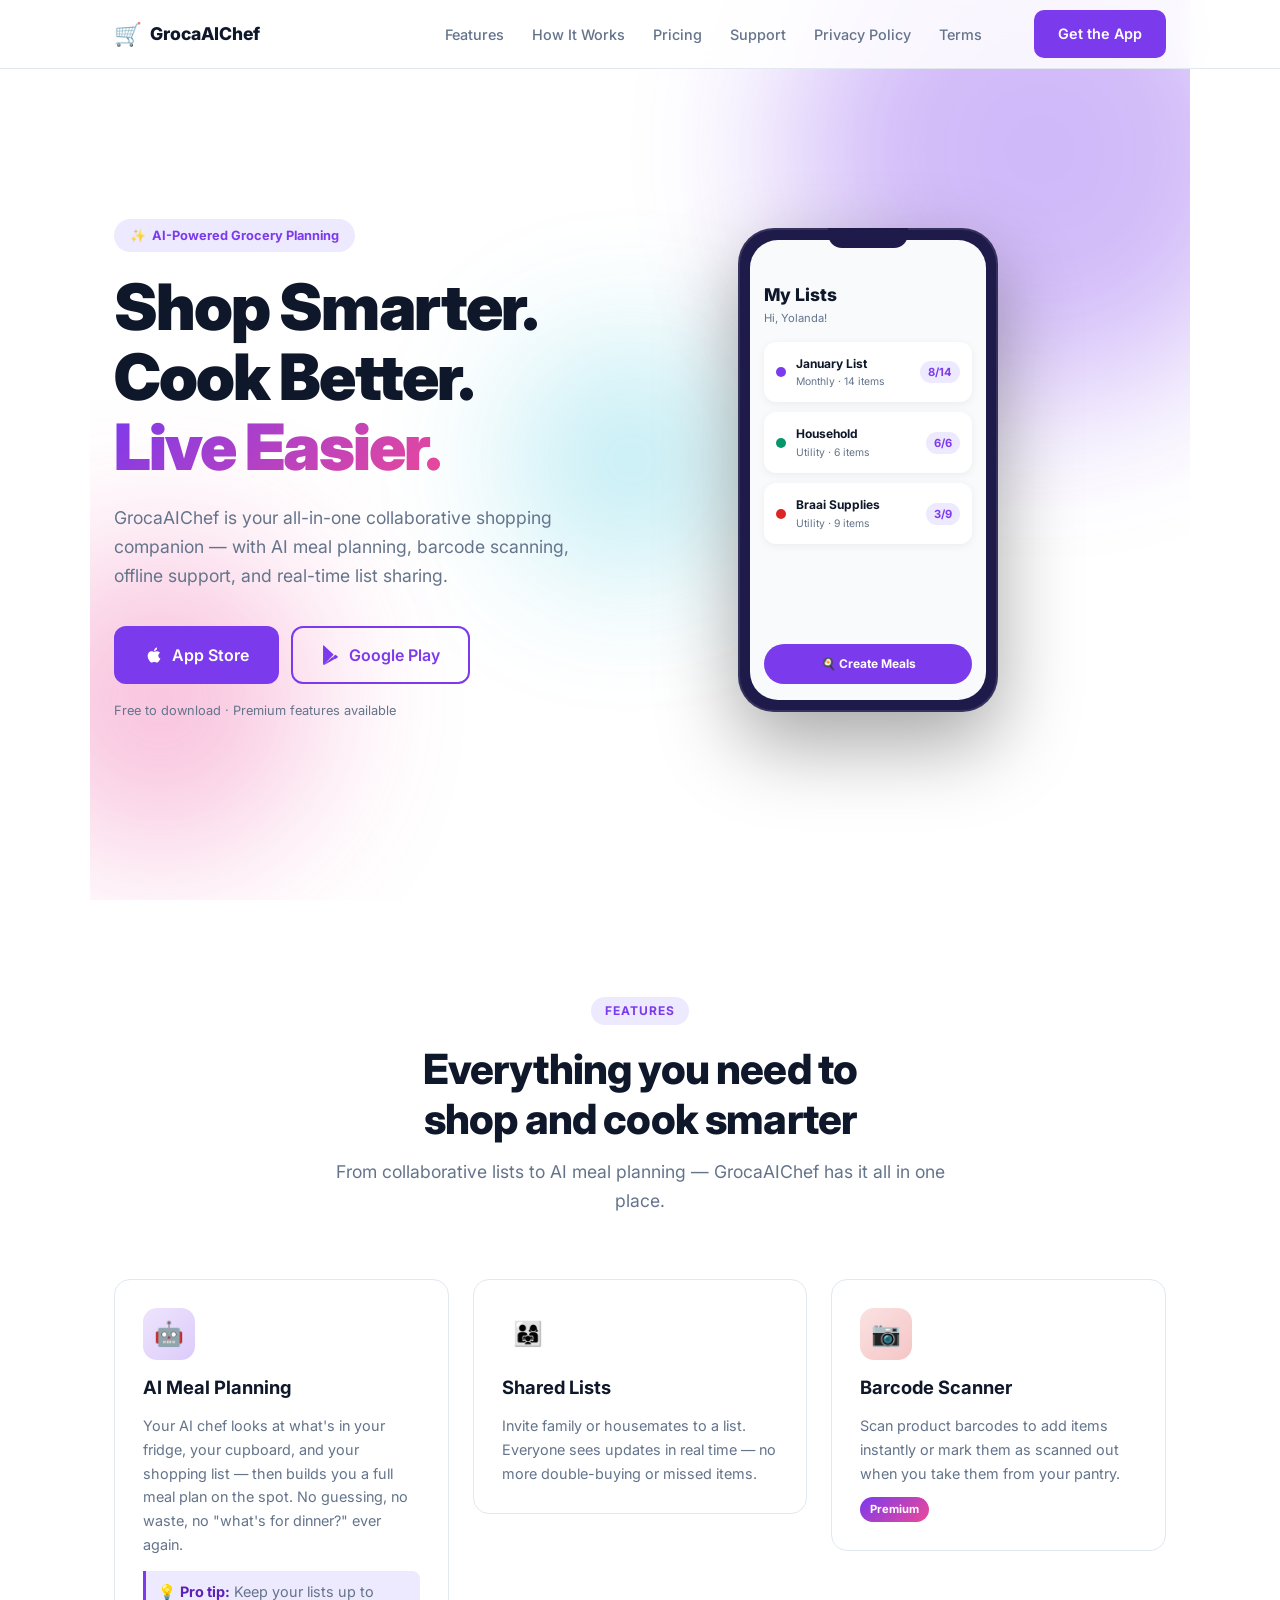
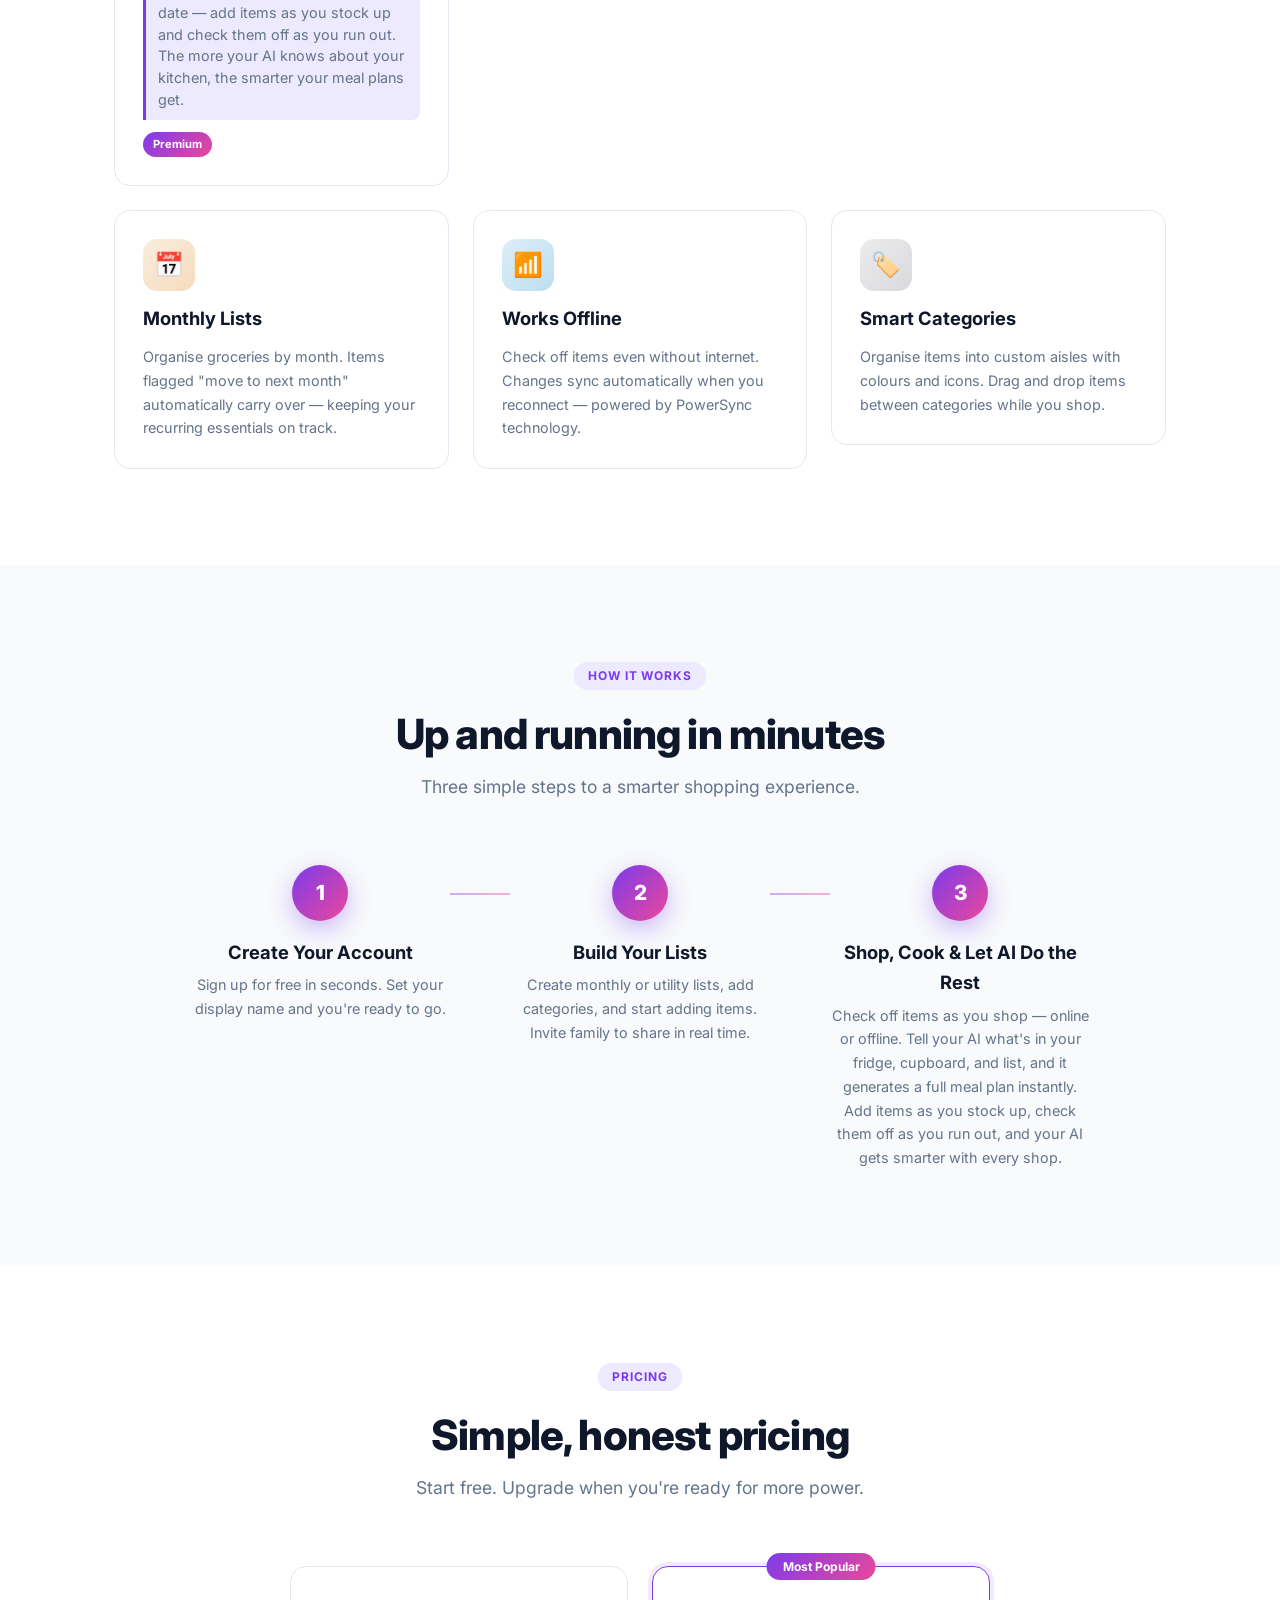
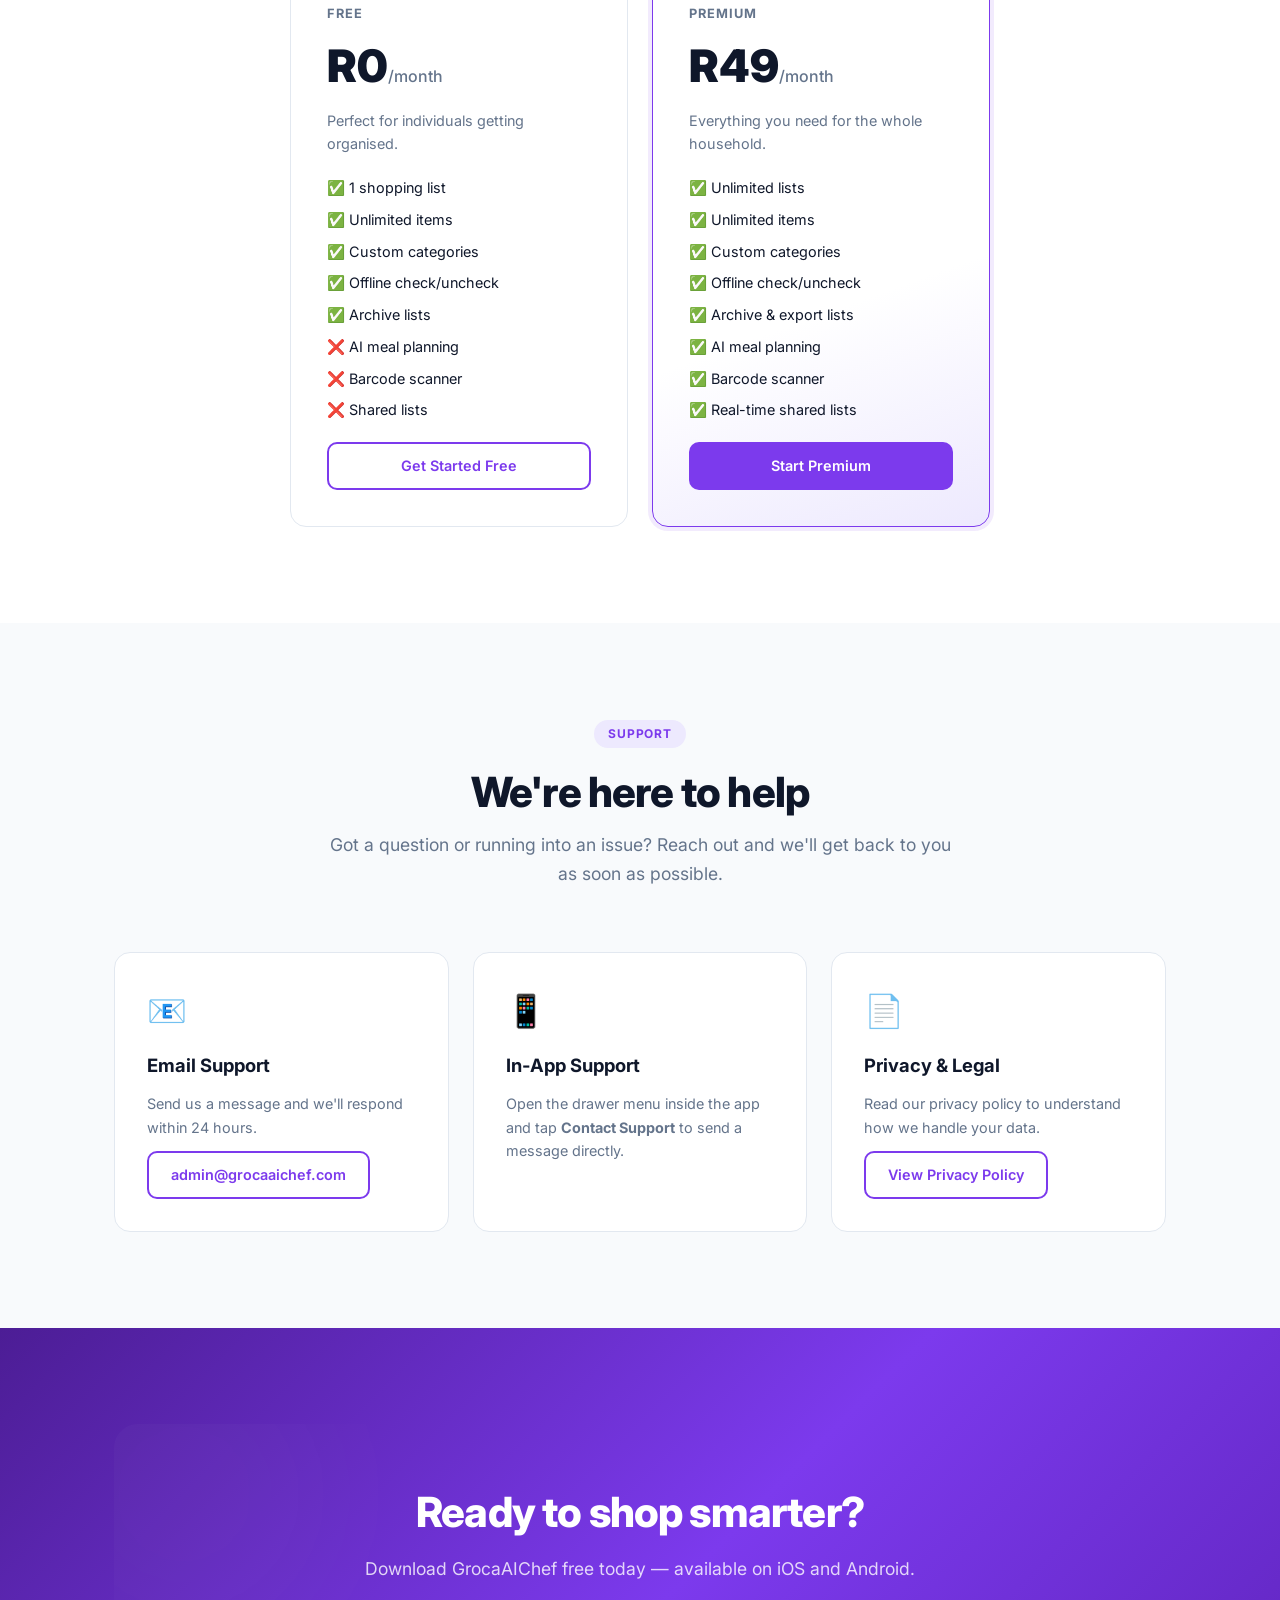
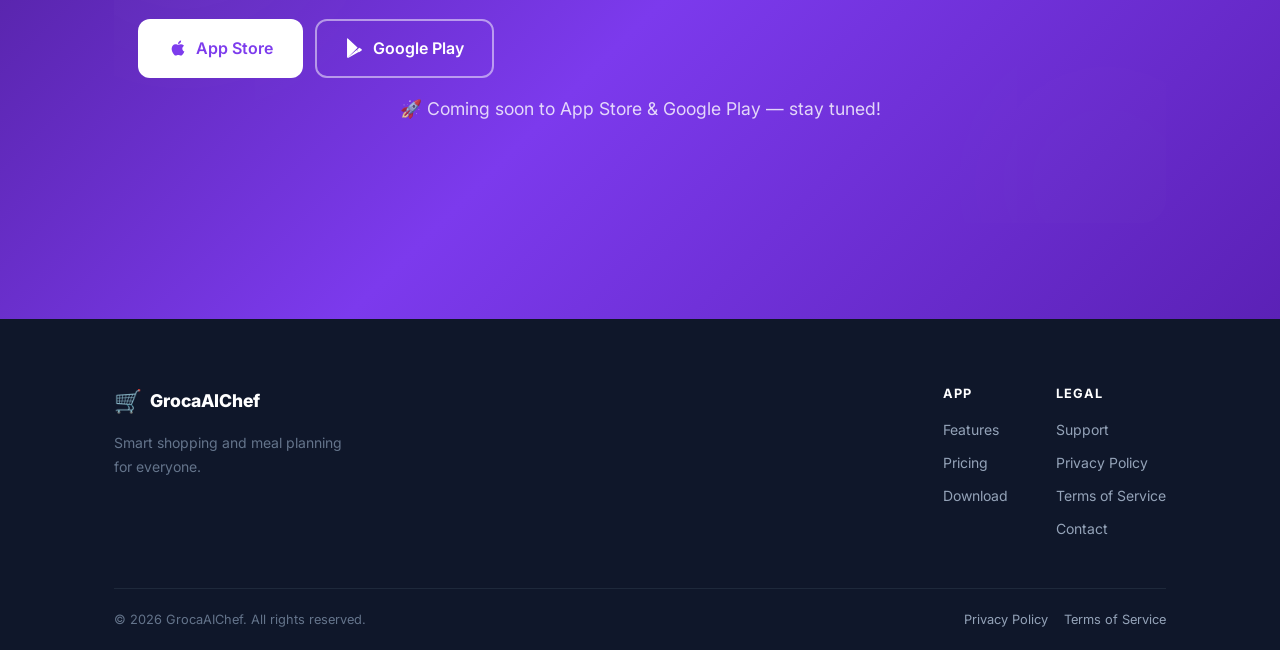
==== index.html @ cfdc23c0 "Add files via upload website files" ====
<!DOCTYPE html>
<html lang="en">
<head>
  <meta charset="UTF-8" />
  <meta name="viewport" content="width=device-width, initial-scale=1.0" />
  <title>GrocaAIChef — Smart Shopping, Smarter Meals</title>
  <meta name="description" content="GrocaAIChef is a collaborative AI-powered shopping list app. Plan meals, scan barcodes, share lists, and shop smarter — online or offline." />
  <link rel="icon" href="favicon.png" />
  <link rel="stylesheet" href="style.css" />
  <link href="https://fonts.googleapis.com/css2?family=Inter:wght@300;400;500;600;700;800;900&display=swap" rel="stylesheet" />
</head>
<body>

  <!-- ── NAV ────────────────────────────────────────────── -->
  <nav id="navbar">
    <div class="nav-inner">
      <a href="index.html" class="nav-logo">
        <span class="logo-icon">🛒</span>
        <span>GrocaAIChef</span>
      </a>
      <ul class="nav-links">
        <li><a href="#features">Features</a></li>
        <li><a href="#how-it-works">How It Works</a></li>
        <li><a href="#pricing">Pricing</a></li>
        <li><a href="#support">Support</a></li>
        <li><a href="policy.html">Privacy Policy</a></li>
        <li><a href="terms.html">Terms</a></li>
      </ul>
      <a href="#download" class="btn btn-primary nav-cta">Get the App</a>
      <button class="hamburger" id="hamburger" aria-label="Menu">
        <span></span><span></span><span></span>
      </button>
    </div>
    <div class="mobile-menu" id="mobileMenu">
      <a href="#features">Features</a>
      <a href="#how-it-works">How It Works</a>
      <a href="#pricing">Pricing</a>
      <a href="#support">Support</a>
      <a href="policy.html">Privacy Policy</a>
      <a href="terms.html">Terms of Service</a>
      <a href="#download" class="btn btn-primary">Get the App</a>
    </div>
  </nav>

  <!-- ── HERO ───────────────────────────────────────────── -->
  <section class="hero" id="home">
    <div class="hero-bg">
      <div class="orb orb-1"></div>
      <div class="orb orb-2"></div>
      <div class="orb orb-3"></div>
    </div>
    <div class="hero-content animate-in">
      <div class="hero-badge">
        <span>✨</span> AI-Powered Grocery Planning
      </div>
      <h1>Shop Smarter.<br/>Cook Better.<br/><span class="gradient-text">Live Easier.</span></h1>
      <p class="hero-sub">GrocaAIChef is your all-in-one collaborative shopping companion — with AI meal planning, barcode scanning, offline support, and real-time list sharing.</p>
      <div class="hero-actions">
        <a href="#download" class="btn btn-primary btn-lg">
          <svg width="20" height="20" viewBox="0 0 24 24" fill="currentColor"><path d="M17.05 20.28c-.98.95-2.05.8-3.08.35-1.09-.46-2.09-.48-3.24 0-1.44.62-2.2.44-3.06-.35C2.79 15.25 3.51 7.7 9.05 7.4c1.39.07 2.34.74 3.15.8 1.19-.24 2.35-.93 3.62-.84 1.51.12 2.65.72 3.4 1.8-3.12 1.87-2.38 5.98.48 7.13-.57 1.39-1.32 2.76-2.65 3.99zM12.03 7.25c-.15-2.23 1.66-4.07 3.74-4.25.29 2.58-2.34 4.5-3.74 4.25z"/></svg>
          App Store
        </a>
        <a href="#download" class="btn btn-outline btn-lg">
          <svg width="20" height="20" viewBox="0 0 24 24" fill="currentColor"><path d="M3.18 23.76c.33.18.7.19 1.06.03l12.16-6.93-2.59-2.61-10.63 9.51zm16.44-10.44L17.1 11.7 14.29 14.5l2.45 2.47 2.88-1.64c.82-.47.82-1.64 0-2.11zM3.03.28C2.67.47 2.44.85 2.44 1.33v21.34c0 .48.23.86.59 1.05l.07.04 11.94-11.97v-.28L3.1.24l-.07.04zm10.02 13.47L3.03 3.78v-.01l10.02 10.0-.01-.02z"/></svg>
          Google Play
        </a>
      </div>
      <p class="hero-note">Free to download · Premium features available</p>
    </div>
    <div class="hero-visual animate-in delay-200">
      <div class="phone-mockup">
        <div class="phone-screen">
          <div class="mock-header">
            <div class="mock-title">My Lists</div>
            <div class="mock-subtitle">Hi, Yolanda!</div>
          </div>
          <div class="mock-card mock-card-1">
            <div class="mock-dot" style="background:#7C3AED"></div>
            <div>
              <div class="mock-list-name">January List</div>
              <div class="mock-list-meta">Monthly · 14 items</div>
            </div>
            <div class="mock-progress">8/14</div>
          </div>
          <div class="mock-card mock-card-2">
            <div class="mock-dot" style="background:#059669"></div>
            <div>
              <div class="mock-list-name">Household</div>
              <div class="mock-list-meta">Utility · 6 items</div>
            </div>
            <div class="mock-progress">6/6</div>
          </div>
          <div class="mock-card mock-card-3">
            <div class="mock-dot" style="background:#DC2626"></div>
            <div>
              <div class="mock-list-name">Braai Supplies</div>
              <div class="mock-list-meta">Utility · 9 items</div>
            </div>
            <div class="mock-progress">3/9</div>
          </div>
          <div class="mock-fab">🍳 Create Meals</div>
        </div>
        <div class="phone-notch"></div>
      </div>
    </div>
  </section>

  <!-- ── FEATURES ───────────────────────────────────────── -->
  <section class="section" id="features">
    <div class="container">
      <div class="section-header animate-fade">
        <div class="section-badge">Features</div>
        <h2>Everything you need to<br/>shop and cook smarter</h2>
        <p>From collaborative lists to AI meal planning — GrocaAIChef has it all in one place.</p>
      </div>
      <div class="features-grid">

        <div class="feature-card animate-fade delay-100">
          <div class="feature-icon" style="background: linear-gradient(135deg,#7C3AED22,#7C3AED44)">
            <span>🤖</span>
          </div>
          <h3>AI Meal Planning</h3>
          <p>Your AI chef looks at what's in your fridge, your cupboard, and your shopping list — then builds you a full meal plan on the spot. No guessing, no waste, no "what's for dinner?" ever again.</p>
          <p class="feature-tip">💡 <strong>Pro tip:</strong> Keep your lists up to date — add items as you stock up and check them off as you run out. The more your AI knows about your kitchen, the smarter your meal plans get.</p>
          <span class="feature-tag premium">Premium</span>
        </div>

        <div class="feature-card animate-fade delay-200">
          <div class="feature-icon" style="background: linear-gradient(135deg,#059669 22,#05966944)">
            <span>👨‍👩‍👧</span>
          </div>
          <h3>Shared Lists</h3>
          <p>Invite family or housemates to a list. Everyone sees updates in real time — no more double-buying or missed items.</p>
        </div>

        <div class="feature-card animate-fade delay-300">
          <div class="feature-icon" style="background: linear-gradient(135deg,#DC262622,#DC262644)">
            <span>📷</span>
          </div>
          <h3>Barcode Scanner</h3>
          <p>Scan product barcodes to add items instantly or mark them as scanned out when you take them from your pantry.</p>
          <span class="feature-tag premium">Premium</span>
        </div>

        <div class="feature-card animate-fade delay-100">
          <div class="feature-icon" style="background: linear-gradient(135deg,#D9770622,#D9770644)">
            <span>📅</span>
          </div>
          <h3>Monthly Lists</h3>
          <p>Organise groceries by month. Items flagged "move to next month" automatically carry over — keeping your recurring essentials on track.</p>
        </div>

        <div class="feature-card animate-fade delay-200">
          <div class="feature-icon" style="background: linear-gradient(135deg,#0284C722,#0284C744)">
            <span>📶</span>
          </div>
          <h3>Works Offline</h3>
          <p>Check off items even without internet. Changes sync automatically when you reconnect — powered by PowerSync technology.</p>
        </div>

        <div class="feature-card animate-fade delay-300">
          <div class="feature-icon" style="background: linear-gradient(135deg,#71717A22,#71717A44)">
            <span>🏷️</span>
          </div>
          <h3>Smart Categories</h3>
          <p>Organise items into custom aisles with colours and icons. Drag and drop items between categories while you shop.</p>
        </div>

      </div>
    </div>
  </section>

  <!-- ── HOW IT WORKS ───────────────────────────────────── -->
  <section class="section section-alt" id="how-it-works">
    <div class="container">
      <div class="section-header animate-fade">
        <div class="section-badge">How It Works</div>
        <h2>Up and running in minutes</h2>
        <p>Three simple steps to a smarter shopping experience.</p>
      </div>
      <div class="steps">
        <div class="step animate-fade delay-100">
          <div class="step-number">1</div>
          <div class="step-content">
            <h3>Create Your Account</h3>
            <p>Sign up for free in seconds. Set your display name and you're ready to go.</p>
          </div>
        </div>
        <div class="step-connector"></div>
        <div class="step animate-fade delay-200">
          <div class="step-number">2</div>
          <div class="step-content">
            <h3>Build Your Lists</h3>
            <p>Create monthly or utility lists, add categories, and start adding items. Invite family to share in real time.</p>
          </div>
        </div>
        <div class="step-connector"></div>
        <div class="step animate-fade delay-300">
          <div class="step-number">3</div>
          <div class="step-content">
            <h3>Shop, Cook & Let AI Do the Rest</h3>
            <p>Check off items as you shop — online or offline. Tell your AI what's in your fridge, cupboard, and list, and it generates a full meal plan instantly. Add items as you stock up, check them off as you run out, and your AI gets smarter with every shop.</p>
          </div>
        </div>
      </div>
    </div>
  </section>

  <!-- ── PRICING ────────────────────────────────────────── -->
  <section class="section" id="pricing">
    <div class="container">
      <div class="section-header animate-fade">
        <div class="section-badge">Pricing</div>
        <h2>Simple, honest pricing</h2>
        <p>Start free. Upgrade when you're ready for more power.</p>
      </div>
      <div class="pricing-grid">

        <div class="pricing-card animate-fade delay-100">
          <div class="pricing-label">Free</div>
          <div class="pricing-price">R0<span>/month</span></div>
          <p class="pricing-desc">Perfect for individuals getting organised.</p>
          <ul class="pricing-list">
            <li>✅ 1 shopping list</li>
            <li>✅ Unlimited items</li>
            <li>✅ Custom categories</li>
            <li>✅ Offline check/uncheck</li>
            <li>✅ Archive lists</li>
            <li>❌ AI meal planning</li>
            <li>❌ Barcode scanner</li>
            <li>❌ Shared lists</li>
          </ul>
          <a href="#download" class="btn btn-outline btn-full">Get Started Free</a>
        </div>

        <div class="pricing-card pricing-featured animate-fade delay-200">
          <div class="pricing-badge">Most Popular</div>
          <div class="pricing-label">Premium</div>
          <div class="pricing-price">R49<span>/month</span></div>
          <p class="pricing-desc">Everything you need for the whole household.</p>
          <ul class="pricing-list">
            <li>✅ Unlimited lists</li>
            <li>✅ Unlimited items</li>
            <li>✅ Custom categories</li>
            <li>✅ Offline check/uncheck</li>
            <li>✅ Archive & export lists</li>
            <li>✅ AI meal planning</li>
            <li>✅ Barcode scanner</li>
            <li>✅ Real-time shared lists</li>
          </ul>
          <a href="#download" class="btn btn-primary btn-full">Start Premium</a>
        </div>

      </div>
    </div>
  </section>

  <!-- ── SUPPORT ────────────────────────────────────────── -->
  <section class="section section-alt" id="support">
    <div class="container">
      <div class="section-header animate-fade">
        <div class="section-badge">Support</div>
        <h2>We're here to help</h2>
        <p>Got a question or running into an issue? Reach out and we'll get back to you as soon as possible.</p>
      </div>
      <div class="support-grid">
        <div class="support-card animate-fade delay-100">
          <div class="support-icon">📧</div>
          <h3>Email Support</h3>
          <p>Send us a message and we'll respond within 24 hours.</p>
          <a href="mailto:admin@grocaaichef.com" class="btn btn-outline">admin@grocaaichef.com</a>
        </div>
        <div class="support-card animate-fade delay-200">
          <div class="support-icon">📱</div>
          <h3>In-App Support</h3>
          <p>Open the drawer menu inside the app and tap <strong>Contact Support</strong> to send a message directly.</p>
        </div>
        <div class="support-card animate-fade delay-300">
          <div class="support-icon">📄</div>
          <h3>Privacy & Legal</h3>
          <p>Read our privacy policy to understand how we handle your data.</p>
          <a href="policy.html" class="btn btn-outline">View Privacy Policy</a>
        </div>
      </div>
    </div>
  </section>

  <!-- ── DOWNLOAD ───────────────────────────────────────── -->
  <section class="section download-section" id="download">
    <div class="container">
      <div class="download-inner animate-fade">
        <div class="orb orb-dl-1"></div>
        <div class="orb orb-dl-2"></div>
        <h2>Ready to shop smarter?</h2>
        <p>Download GrocaAIChef free today — available on iOS and Android.</p>
        <div class="hero-actions">
          <!-- TODO: replace href with your App Store link once live -->
          <!-- e.g. https://apps.apple.com/app/idXXXXXXXXX -->
          <a href="#coming-soon" class="btn btn-white btn-lg store-btn" data-store="App Store">
            <svg width="20" height="20" viewBox="0 0 24 24" fill="currentColor"><path d="M17.05 20.28c-.98.95-2.05.8-3.08.35-1.09-.46-2.09-.48-3.24 0-1.44.62-2.2.44-3.06-.35C2.79 15.25 3.51 7.7 9.05 7.4c1.39.07 2.34.74 3.15.8 1.19-.24 2.35-.93 3.62-.84 1.51.12 2.65.72 3.4 1.8-3.12 1.87-2.38 5.98.48 7.13-.57 1.39-1.32 2.76-2.65 3.99zM12.03 7.25c-.15-2.23 1.66-4.07 3.74-4.25.29 2.58-2.34 4.5-3.74 4.25z"/></svg>
            App Store
          </a>
          <!-- TODO: replace href with your Google Play link once live -->
          <!-- e.g. https://play.google.com/store/apps/details?id=com.yourpackage -->
          <a href="#coming-soon" class="btn btn-white-outline btn-lg store-btn" data-store="Google Play">
            <svg width="20" height="20" viewBox="0 0 24 24" fill="currentColor"><path d="M3.18 23.76c.33.18.7.19 1.06.03l12.16-6.93-2.59-2.61-10.63 9.51zm16.44-10.44L17.1 11.7 14.29 14.5l2.45 2.47 2.88-1.64c.82-.47.82-1.64 0-2.11zM3.03.28C2.67.47 2.44.85 2.44 1.33v21.34c0 .48.23.86.59 1.05l.07.04 11.94-11.97v-.28L3.1.24l-.07.04zm10.02 13.47L3.03 3.78v-.01l10.02 10.0-.01-.02z"/></svg>
            Google Play
          </a>
        </div>
        <p class="coming-soon-note" id="coming-soon">🚀 Coming soon to App Store &amp; Google Play — stay tuned!</p>
      </div>
    </div>
  </section>

  <!-- ── FOOTER ─────────────────────────────────────────── -->
  <footer class="footer">
    <div class="container">
      <div class="footer-inner">
        <div class="footer-brand">
          <a href="index.html" class="nav-logo">
            <span class="logo-icon">🛒</span>
            <span>GrocaAIChef</span>
          </a>
          <p>Smart shopping and meal planning for everyone.</p>
        </div>
        <div class="footer-links">
          <div class="footer-col">
            <h4>App</h4>
            <a href="#features">Features</a>
            <a href="#pricing">Pricing</a>
            <a href="#download">Download</a>
          </div>
          <div class="footer-col">
            <h4>Legal</h4>
            <a href="#support">Support</a>
            <a href="policy.html">Privacy Policy</a>
            <a href="terms.html">Terms of Service</a>
            <a href="mailto:admin@grocaaichef.com">Contact</a>
          </div>
        </div>
      </div>
      <div class="footer-bottom">
        <p>© 2026 GrocaAIChef. All rights reserved.</p>
        <div style="display:flex; gap: 16px;">
          <a href="policy.html">Privacy Policy</a>
          <a href="terms.html">Terms of Service</a>
        </div>
      </div>
    </div>
  </footer>

  <script src="script.js"></script>
</body>
</html>
---- style.css ----
/* ── RESET & BASE ──────────────────────────────────────── */
*, *::before, *::after { box-sizing: border-box; margin: 0; padding: 0; }

:root {
  --purple:      #7C3AED;
  --purple-dark: #5B21B6;
  --purple-light:#EDE9FE;
  --green:       #059669;
  --text:        #0F172A;
  --text-muted:  #64748B;
  --surface:     #F8FAFC;
  --surface-alt: #F1F5F9;
  --border:      #E2E8F0;
  --white:       #FFFFFF;
  --radius:      16px;
  --shadow:      0 4px 24px rgba(0,0,0,.08);
  --shadow-lg:   0 12px 48px rgba(0,0,0,.12);
}

html { scroll-behavior: smooth; font-size: 16px; }

body {
  font-family: 'Inter', system-ui, sans-serif;
  color: var(--text);
  background: var(--white);
  line-height: 1.65;
  overflow-x: hidden;
}

a { color: var(--purple); text-decoration: none; }
a:hover { text-decoration: underline; }
img { max-width: 100%; display: block; }
ul { list-style: none; }

/* ── TYPOGRAPHY ────────────────────────────────────────── */
h1 { font-size: clamp(2.4rem, 6vw, 4rem); font-weight: 900; line-height: 1.1; letter-spacing: -.03em; }
h2 { font-size: clamp(1.8rem, 4vw, 2.6rem); font-weight: 800; line-height: 1.2; letter-spacing: -.02em; }
h3 { font-size: 1.15rem; font-weight: 700; }
p  { color: var(--text-muted); }

.gradient-text {
  background: linear-gradient(135deg, var(--purple), #EC4899);
  -webkit-background-clip: text;
  -webkit-text-fill-color: transparent;
  background-clip: text;
}

/* ── LAYOUT ────────────────────────────────────────────── */
.container { max-width: 1100px; margin: 0 auto; padding: 0 24px; }
.section   { padding: 96px 0; }
.section-alt { background: var(--surface); }

.section-header { text-align: center; max-width: 640px; margin: 0 auto 64px; }
.section-header h2 { margin: 12px 0; }
.section-header p { font-size: 1.1rem; }

.section-badge {
  display: inline-block;
  padding: 4px 14px;
  border-radius: 99px;
  background: var(--purple-light);
  color: var(--purple);
  font-size: .75rem;
  font-weight: 700;
  letter-spacing: .08em;
  text-transform: uppercase;
  margin-bottom: 8px;
}

/* ── BUTTONS ───────────────────────────────────────────── */
.btn {
  display: inline-flex;
  align-items: center;
  gap: 8px;
  padding: 10px 22px;
  border-radius: 10px;
  font-weight: 600;
  font-size: .9rem;
  cursor: pointer;
  transition: all .2s;
  border: 2px solid transparent;
  text-decoration: none !important;
  white-space: nowrap;
}
.btn-lg { padding: 14px 28px; font-size: 1rem; border-radius: 12px; }
.btn-full { width: 100%; justify-content: center; margin-top: auto; }

.btn-primary { background: var(--purple); color: #fff; }
.btn-primary:hover { background: var(--purple-dark); transform: translateY(-1px); box-shadow: 0 6px 20px rgba(124,58,237,.35); }

.btn-outline { background: transparent; color: var(--purple); border-color: var(--purple); }
.btn-outline:hover { background: var(--purple-light); transform: translateY(-1px); }

.btn-white { background: #fff; color: var(--purple); }
.btn-white:hover { background: var(--purple-light); transform: translateY(-1px); }

.btn-white-outline { background: transparent; color: #fff; border-color: rgba(255,255,255,.5); }
.btn-white-outline:hover { background: rgba(255,255,255,.15); transform: translateY(-1px); }

/* ── NAV ───────────────────────────────────────────────── */
#navbar {
  position: fixed; top: 0; left: 0; right: 0; z-index: 100;
  background: rgba(255,255,255,.85);
  backdrop-filter: blur(16px);
  border-bottom: 1px solid var(--border);
  transition: box-shadow .3s;
}
#navbar.scrolled { box-shadow: 0 2px 24px rgba(0,0,0,.08); }

.nav-inner {
  max-width: 1100px; margin: 0 auto; padding: 0 24px;
  height: 68px;
  display: flex; align-items: center; gap: 32px;
}

.nav-logo {
  display: flex; align-items: center; gap: 8px;
  font-weight: 800; font-size: 1.1rem; color: var(--text);
  text-decoration: none !important; white-space: nowrap;
}
.logo-icon { font-size: 1.4rem; }

.nav-links {
  display: flex; gap: 4px; list-style: none; margin-left: auto;
}
.nav-links a {
  color: var(--text-muted); font-size: .9rem; font-weight: 500;
  padding: 6px 12px; border-radius: 8px; transition: all .15s;
}
.nav-links a:hover, .nav-links a.active { color: var(--purple); background: var(--purple-light); text-decoration: none; }

.nav-cta { margin-left: 8px; }

.hamburger {
  display: none; flex-direction: column; gap: 5px;
  background: none; border: none; cursor: pointer; padding: 4px; margin-left: auto;
}
.hamburger span {
  display: block; width: 22px; height: 2px;
  background: var(--text); border-radius: 2px; transition: all .25s;
}
.hamburger.open span:nth-child(1) { transform: rotate(45deg) translate(5px,5px); }
.hamburger.open span:nth-child(2) { opacity: 0; }
.hamburger.open span:nth-child(3) { transform: rotate(-45deg) translate(5px,-5px); }

.mobile-menu {
  display: none; flex-direction: column; gap: 4px;
  padding: 12px 24px 20px; border-top: 1px solid var(--border);
}
.mobile-menu a {
  color: var(--text); font-weight: 500; padding: 10px 0;
  border-bottom: 1px solid var(--border);
}
.mobile-menu.open { display: flex; }

/* ── HERO ──────────────────────────────────────────────── */
.hero {
  min-height: 100vh;
  display: flex; align-items: center;
  padding: 120px 24px 80px;
  max-width: 1100px; margin: 0 auto;
  gap: 64px;
  position: relative;
  overflow: hidden;
}

.hero-bg { position: absolute; inset: 0; pointer-events: none; overflow: hidden; }

.orb {
  position: absolute; border-radius: 50%;
  filter: blur(80px); opacity: .35;
}
.orb-1 { width: 500px; height: 500px; background: #7C3AED; top: -100px; right: -100px; animation: float 8s ease-in-out infinite; }
.orb-2 { width: 300px; height: 300px; background: #EC4899; bottom: 50px; left: -80px; animation: float 10s ease-in-out infinite reverse; }
.orb-3 { width: 200px; height: 200px; background: #06B6D4; top: 40%; left: 40%; animation: float 12s ease-in-out infinite 2s; }

@keyframes float { 0%,100% { transform: translateY(0) scale(1); } 50% { transform: translateY(-30px) scale(1.05); } }

.hero-content { flex: 1; max-width: 560px; position: relative; }

.hero-badge {
  display: inline-flex; align-items: center; gap: 6px;
  padding: 6px 16px; border-radius: 99px;
  background: var(--purple-light); color: var(--purple);
  font-size: .8rem; font-weight: 700; margin-bottom: 20px;
  animation: pulse-badge 3s ease-in-out infinite;
}
@keyframes pulse-badge { 0%,100% { box-shadow: 0 0 0 0 rgba(124,58,237,.3); } 50% { box-shadow: 0 0 0 8px rgba(124,58,237,0); } }

.hero h1 { color: var(--text); margin-bottom: 20px; }
.hero-sub { font-size: 1.1rem; margin-bottom: 36px; max-width: 460px; }

.hero-actions { display: flex; gap: 12px; flex-wrap: wrap; margin-bottom: 16px; }
.hero-note { font-size: .8rem; color: var(--text-muted); }

/* Phone mockup */
.hero-visual { flex-shrink: 0; position: relative; display: flex; justify-content: center; }

.phone-mockup {
  width: 260px;
  background: #1E1B4B;
  border-radius: 36px;
  padding: 12px;
  box-shadow: 0 32px 80px rgba(0,0,0,.35), 0 0 0 2px rgba(255,255,255,.1) inset;
  position: relative;
  animation: phone-float 6s ease-in-out infinite;
}
@keyframes phone-float { 0%,100% { transform: translateY(0) rotate(-1deg); } 50% { transform: translateY(-16px) rotate(1deg); } }

.phone-notch {
  width: 80px; height: 20px;
  background: #1E1B4B;
  border-radius: 0 0 14px 14px;
  position: absolute; top: 0; left: 50%; transform: translateX(-50%);
  z-index: 2;
}

.phone-screen {
  background: #F8FAFC;
  border-radius: 28px;
  padding: 40px 14px 16px;
  min-height: 460px;
  display: flex; flex-direction: column; gap: 10px;
  overflow: hidden;
}

.mock-header { margin-bottom: 4px; }
.mock-title { font-size: 1.1rem; font-weight: 800; color: var(--text); }
.mock-subtitle { font-size: .7rem; color: var(--text-muted); }

.mock-card {
  background: white;
  border-radius: 12px;
  padding: 12px;
  display: flex; align-items: center; gap: 10px;
  box-shadow: 0 2px 8px rgba(0,0,0,.06);
  animation: slide-in .5s ease both;
}
.mock-card-1 { animation-delay: .2s; }
.mock-card-2 { animation-delay: .4s; }
.mock-card-3 { animation-delay: .6s; }

@keyframes slide-in { from { opacity: 0; transform: translateX(20px); } to { opacity: 1; transform: translateX(0); } }

.mock-dot { width: 10px; height: 10px; border-radius: 50%; flex-shrink: 0; }
.mock-list-name { font-size: .75rem; font-weight: 700; color: var(--text); }
.mock-list-meta { font-size: .65rem; color: var(--text-muted); }
.mock-progress { margin-left: auto; font-size: .7rem; font-weight: 700; color: var(--purple); background: var(--purple-light); padding: 2px 8px; border-radius: 99px; white-space: nowrap; }

.mock-fab {
  margin-top: auto;
  background: var(--purple);
  color: white; font-size: .75rem; font-weight: 700;
  padding: 10px 16px; border-radius: 99px;
  text-align: center;
}

/* ── FEATURES ──────────────────────────────────────────── */
.features-grid {
  display: grid;
  grid-template-columns: repeat(auto-fit, minmax(300px, 1fr));
  gap: 24px;
  align-items: start;
}

.feature-card {
  background: var(--white);
  border: 1px solid var(--border);
  border-radius: var(--radius);
  padding: 28px;
  transition: transform .25s, box-shadow .25s, border-color .25s;
  display: flex; flex-direction: column; gap: 12px;
  position: relative;
}
.feature-card:hover { transform: translateY(-4px); box-shadow: var(--shadow-lg); border-color: var(--purple); }

.feature-icon { width: 52px; height: 52px; border-radius: 14px; display: flex; align-items: center; justify-content: center; font-size: 1.5rem; }
.feature-card h3 { color: var(--text); }
.feature-card p { font-size: .9rem; }

.feature-tip {
  font-size: .82rem;
  color: var(--text-muted);
  background: var(--purple-light);
  border-left: 3px solid var(--purple);
  border-radius: 0 8px 8px 0;
  padding: 10px 12px;
  margin-top: 2px;
  line-height: 1.5;
}
.feature-tip strong { color: var(--purple-dark); }

.feature-tag {
  display: inline-flex; align-items: center;
  padding: 3px 10px; border-radius: 99px;
  font-size: .7rem; font-weight: 700;
  width: fit-content;
}
.feature-tag.premium { background: linear-gradient(135deg,#7C3AED,#EC4899); color: white; }

/* ── HOW IT WORKS ──────────────────────────────────────── */
.steps {
  display: flex; align-items: flex-start; gap: 0;
  max-width: 900px; margin: 0 auto;
}

.step {
  flex: 1;
  display: flex; flex-direction: column; align-items: center; text-align: center; gap: 16px;
}

.step-number {
  width: 56px; height: 56px;
  border-radius: 50%;
  background: linear-gradient(135deg, var(--purple), #EC4899);
  color: white; font-size: 1.3rem; font-weight: 800;
  display: flex; align-items: center; justify-content: center;
  box-shadow: 0 8px 24px rgba(124,58,237,.35);
  flex-shrink: 0;
}

.step-content h3 { color: var(--text); margin-bottom: 6px; }
.step-content p { font-size: .9rem; }

.step-connector {
  flex-shrink: 0; height: 2px; width: 60px;
  background: linear-gradient(90deg, var(--purple), #EC4899);
  margin-top: 28px; opacity: .4;
}

/* ── PRICING ───────────────────────────────────────────── */
.pricing-grid {
  display: grid;
  grid-template-columns: repeat(auto-fit, minmax(280px, 1fr));
  gap: 24px;
  max-width: 700px; margin: 0 auto;
}

.pricing-card {
  background: var(--white);
  border: 1px solid var(--border);
  border-radius: var(--radius);
  padding: 36px;
  display: flex; flex-direction: column; gap: 20px;
  position: relative;
  transition: transform .25s, box-shadow .25s;
}
.pricing-card:hover { transform: translateY(-4px); box-shadow: var(--shadow-lg); }
.pricing-featured {
  border-color: var(--purple);
  box-shadow: 0 0 0 4px rgba(124,58,237,.1);
  background: linear-gradient(160deg, white 60%, var(--purple-light));
}

.pricing-badge {
  position: absolute; top: -14px; left: 50%; transform: translateX(-50%);
  background: linear-gradient(135deg, var(--purple), #EC4899);
  color: white; padding: 4px 16px; border-radius: 99px;
  font-size: .75rem; font-weight: 700; white-space: nowrap;
}

.pricing-label { font-size: .8rem; font-weight: 700; color: var(--text-muted); text-transform: uppercase; letter-spacing: .08em; }
.pricing-price { font-size: 2.8rem; font-weight: 900; color: var(--text); line-height: 1; }
.pricing-price span { font-size: 1rem; font-weight: 500; color: var(--text-muted); }
.pricing-desc { font-size: .9rem; }

.pricing-list { display: flex; flex-direction: column; gap: 8px; flex: 1; }
.pricing-list li { font-size: .9rem; color: var(--text); display: flex; align-items: center; gap: 8px; }

/* ── SUPPORT ───────────────────────────────────────────── */
.support-grid {
  display: grid;
  grid-template-columns: repeat(auto-fit, minmax(260px, 1fr));
  gap: 24px;
}

.support-card {
  background: var(--white);
  border: 1px solid var(--border);
  border-radius: var(--radius);
  padding: 32px;
  display: flex; flex-direction: column; align-items: flex-start; gap: 12px;
  transition: transform .25s, box-shadow .25s;
}
.support-card:hover { transform: translateY(-4px); box-shadow: var(--shadow-lg); }
.support-icon { font-size: 2rem; }
.support-card h3 { color: var(--text); }
.support-card p { font-size: .9rem; flex: 1; }

/* ── DOWNLOAD ──────────────────────────────────────────── */
.download-section { background: linear-gradient(135deg, #4C1D95, #7C3AED, #5B21B6); }
.download-inner {
  text-align: center;
  position: relative;
  padding: 64px 24px;
  border-radius: 24px;
  overflow: hidden;
}
.download-inner h2 { color: white; margin-bottom: 16px; }
.download-inner p { color: rgba(255,255,255,.8); font-size: 1.1rem; margin-bottom: 36px; }

.orb-dl-1 { width: 300px; height: 300px; background: rgba(255,255,255,.1); top: -80px; left: -80px; animation: float 8s ease-in-out infinite; }
.orb-dl-2 { width: 200px; height: 200px; background: rgba(255,255,255,.08); bottom: -60px; right: -40px; animation: float 10s ease-in-out infinite reverse; }

/* ── FOOTER ────────────────────────────────────────────── */
.footer { background: #0F172A; color: #94A3B8; padding: 64px 0 0; }
.footer-inner { display: flex; gap: 64px; flex-wrap: wrap; padding-bottom: 48px; }
.footer-brand { flex: 1; min-width: 200px; display: flex; flex-direction: column; gap: 12px; }
.footer-brand .nav-logo { color: white; }
.footer-brand p { font-size: .875rem; max-width: 240px; }
.footer-links { display: flex; gap: 48px; }
.footer-col { display: flex; flex-direction: column; gap: 10px; }
.footer-col h4 { color: white; font-size: .8rem; font-weight: 700; text-transform: uppercase; letter-spacing: .08em; margin-bottom: 4px; }
.footer-col a { font-size: .875rem; color: #94A3B8; transition: color .15s; }
.footer-col a:hover { color: white; text-decoration: none; }
.footer-bottom {
  border-top: 1px solid #1E293B;
  padding: 20px 0;
  display: flex; justify-content: space-between; align-items: center;
  flex-wrap: wrap; gap: 8px;
  font-size: .8rem;
}
.footer-bottom a { color: #94A3B8; }
.footer-bottom a:hover { color: white; }

/* ── POLICY PAGE ───────────────────────────────────────── */
.policy-hero {
  padding: 140px 0 80px;
  background: linear-gradient(160deg, var(--purple-light) 0%, white 60%);
  text-align: center;
}
.policy-hero .section-badge { margin-bottom: 16px; }
.policy-hero h1 { font-size: clamp(2rem, 5vw, 3.2rem); margin-bottom: 12px; }
.policy-hero p { color: var(--text-muted); font-size: 1rem; }
.policy-intro { max-width: 600px; margin: 16px auto 0; font-size: 1.05rem; }

.policy-body { padding: 80px 0 120px; }

.policy-layout { display: flex; gap: 48px; align-items: flex-start; }

.policy-toc {
  width: 220px; flex-shrink: 0;
  position: sticky; top: 88px;
  background: var(--surface);
  border: 1px solid var(--border);
  border-radius: var(--radius);
  padding: 24px;
}
.policy-toc h4 { font-size: .75rem; font-weight: 700; text-transform: uppercase; letter-spacing: .08em; color: var(--text-muted); margin-bottom: 14px; }
.policy-toc nav { display: flex; flex-direction: column; gap: 4px; }
.policy-toc a {
  font-size: .8rem; color: var(--text-muted); padding: 5px 8px; border-radius: 6px;
  transition: all .15s; display: block;
}
.policy-toc a:hover, .policy-toc a.active { background: var(--purple-light); color: var(--purple); text-decoration: none; }

.policy-content { flex: 1; min-width: 0; display: flex; flex-direction: column; gap: 48px; }

.policy-section { scroll-margin-top: 88px; }

.policy-num {
  display: inline-block;
  font-size: .7rem; font-weight: 800;
  background: var(--purple); color: white;
  padding: 2px 8px; border-radius: 6px;
  margin-right: 10px; vertical-align: middle;
  letter-spacing: .04em;
}

.policy-section h2 { font-size: 1.4rem; color: var(--text); margin-bottom: 16px; padding-bottom: 12px; border-bottom: 2px solid var(--border); }
.policy-section h3 { font-size: 1rem; color: var(--text); margin: 20px 0 8px; }

.policy-section p { margin-bottom: 12px; font-size: .95rem; }
.policy-section p:last-child { margin-bottom: 0; }

.policy-section ul, .policy-section ol {
  padding-left: 20px; display: flex; flex-direction: column; gap: 8px; margin: 8px 0 16px;
}
.policy-section ul { list-style: disc; }
.policy-section ol { list-style: decimal; }
.policy-section li { font-size: .95rem; color: var(--text-muted); }
.policy-section li strong { color: var(--text); }

.policy-table { width: 100%; border-collapse: collapse; margin: 16px 0; font-size: .875rem; }
.policy-table th { background: var(--surface); padding: 10px 14px; text-align: left; font-weight: 700; color: var(--text); border: 1px solid var(--border); }
.policy-table td { padding: 10px 14px; border: 1px solid var(--border); color: var(--text-muted); }
.policy-table tr:hover td { background: var(--surface); }

.contact-card {
  display: flex; align-items: flex-start; gap: 16px;
  background: var(--surface);
  border: 1px solid var(--border);
  border-radius: var(--radius);
  padding: 24px;
  margin-top: 8px;
}
.contact-icon { font-size: 2rem; flex-shrink: 0; }
.contact-card > div { display: flex; flex-direction: column; gap: 4px; }
.contact-card strong { font-size: 1rem; color: var(--text); }
.contact-card a { font-size: .95rem; color: var(--purple); }
.contact-card span { font-size: .85rem; color: var(--text-muted); }

/* ── ANIMATIONS ────────────────────────────────────────── */
.animate-in {
  opacity: 0; transform: translateY(32px);
  animation: fade-up .7s ease forwards;
}
.animate-in.delay-200 { animation-delay: .2s; }

@keyframes fade-up { to { opacity: 1; transform: translateY(0); } }

.animate-fade {
  opacity: 0; transform: translateY(24px);
  transition: opacity .6s ease, transform .6s ease;
}
.animate-fade.visible { opacity: 1; transform: translateY(0); }

.delay-100 { transition-delay: .1s; }
.delay-200 { transition-delay: .2s; }
.delay-300 { transition-delay: .3s; }

/* ── RESPONSIVE ────────────────────────────────────────── */
@media (max-width: 900px) {
  .hero { flex-direction: column; text-align: center; padding-top: 100px; min-height: auto; gap: 48px; }
  .hero-content { max-width: 100%; }
  .hero-sub { margin: 0 auto 36px; }
  .hero-actions { justify-content: center; }
  .hero-note { text-align: center; }
  .hero-visual { width: 100%; }

  .steps { flex-direction: column; align-items: center; max-width: 400px; }
  .step-connector { width: 2px; height: 40px; margin: 0; }

  .nav-links, .nav-cta { display: none; }
  .hamburger { display: flex; }

  .policy-layout { flex-direction: column; }
  .policy-toc { width: 100%; position: static; }
  .policy-toc nav { flex-direction: row; flex-wrap: wrap; gap: 6px; }

  .footer-inner { gap: 32px; }
  .footer-bottom { flex-direction: column; text-align: center; }
}

@media (max-width: 600px) {
  .features-grid { grid-template-columns: 1fr; }
  .pricing-grid { grid-template-columns: 1fr; }
  .support-grid { grid-template-columns: 1fr; }
  .footer-links { flex-direction: column; gap: 24px; }
  .hero-actions { flex-direction: column; align-items: center; }
  .hero-actions .btn { width: 100%; justify-content: center; max-width: 280px; }
}
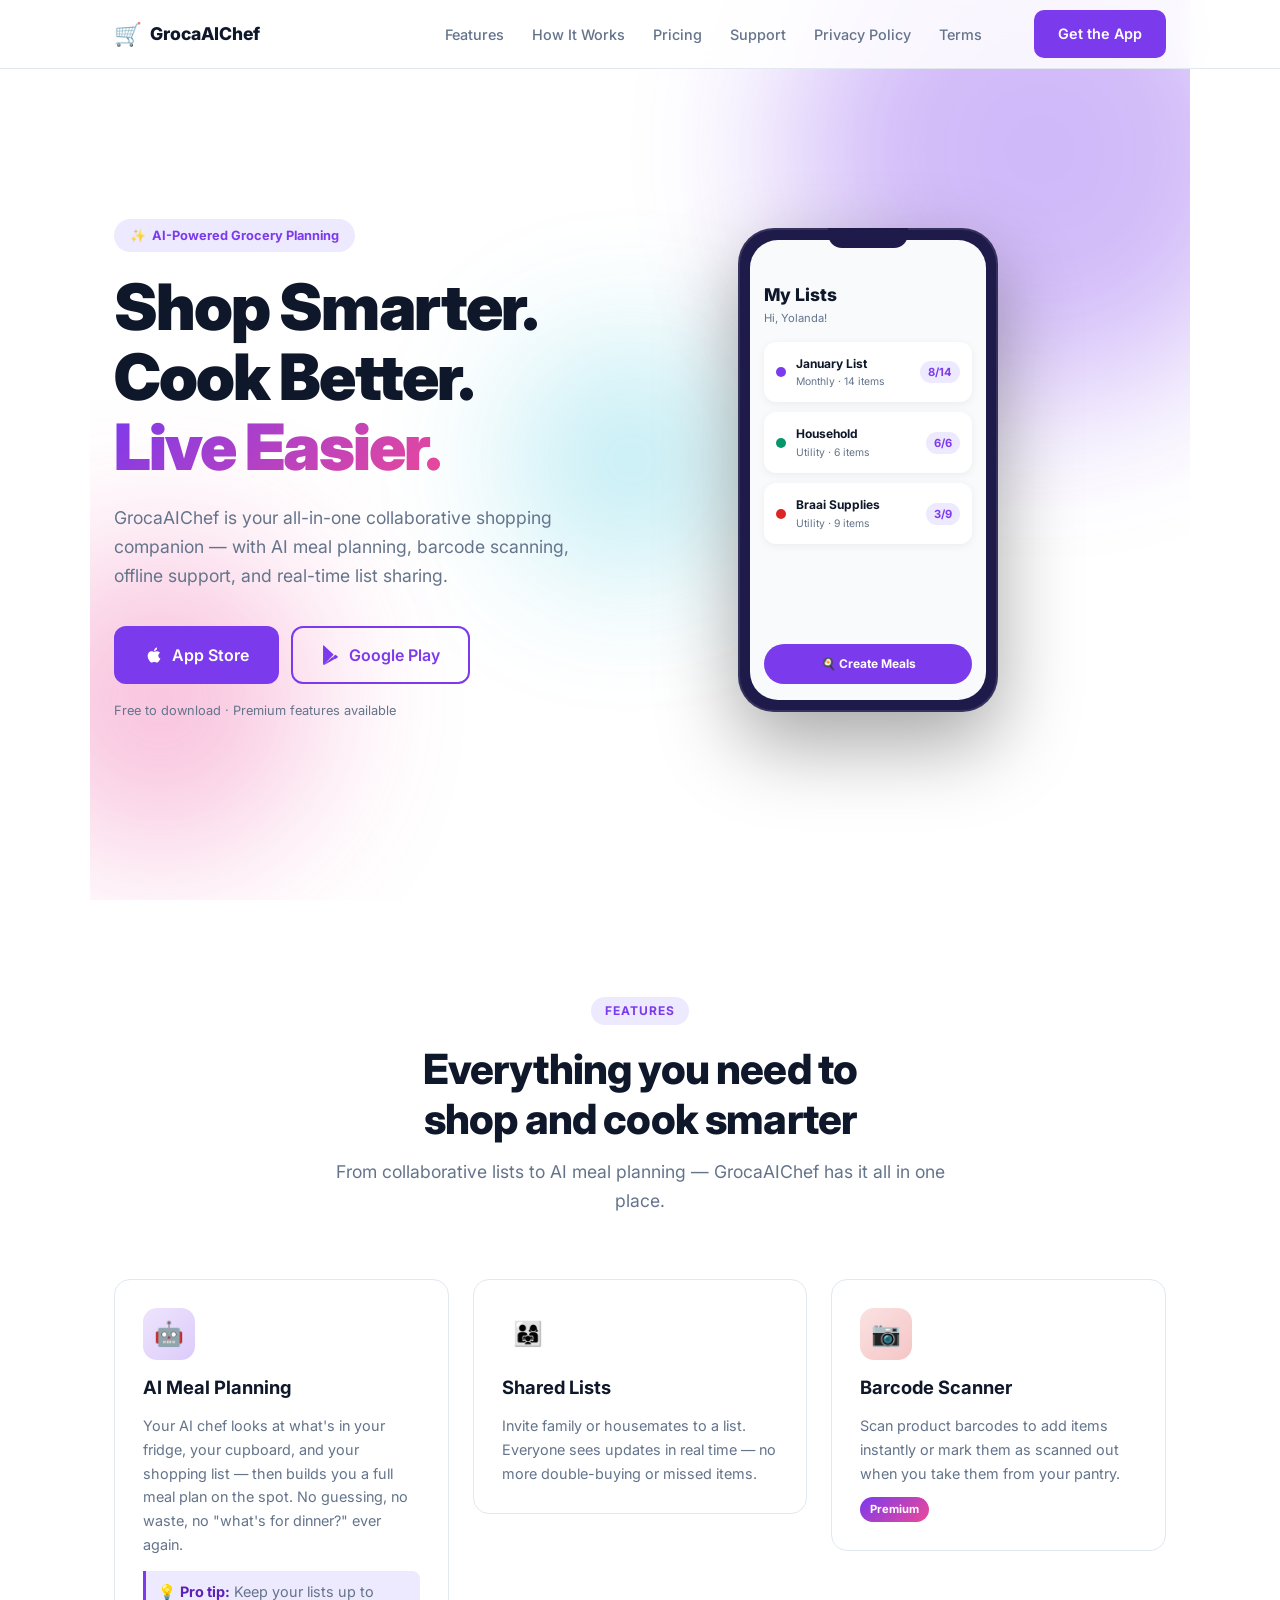
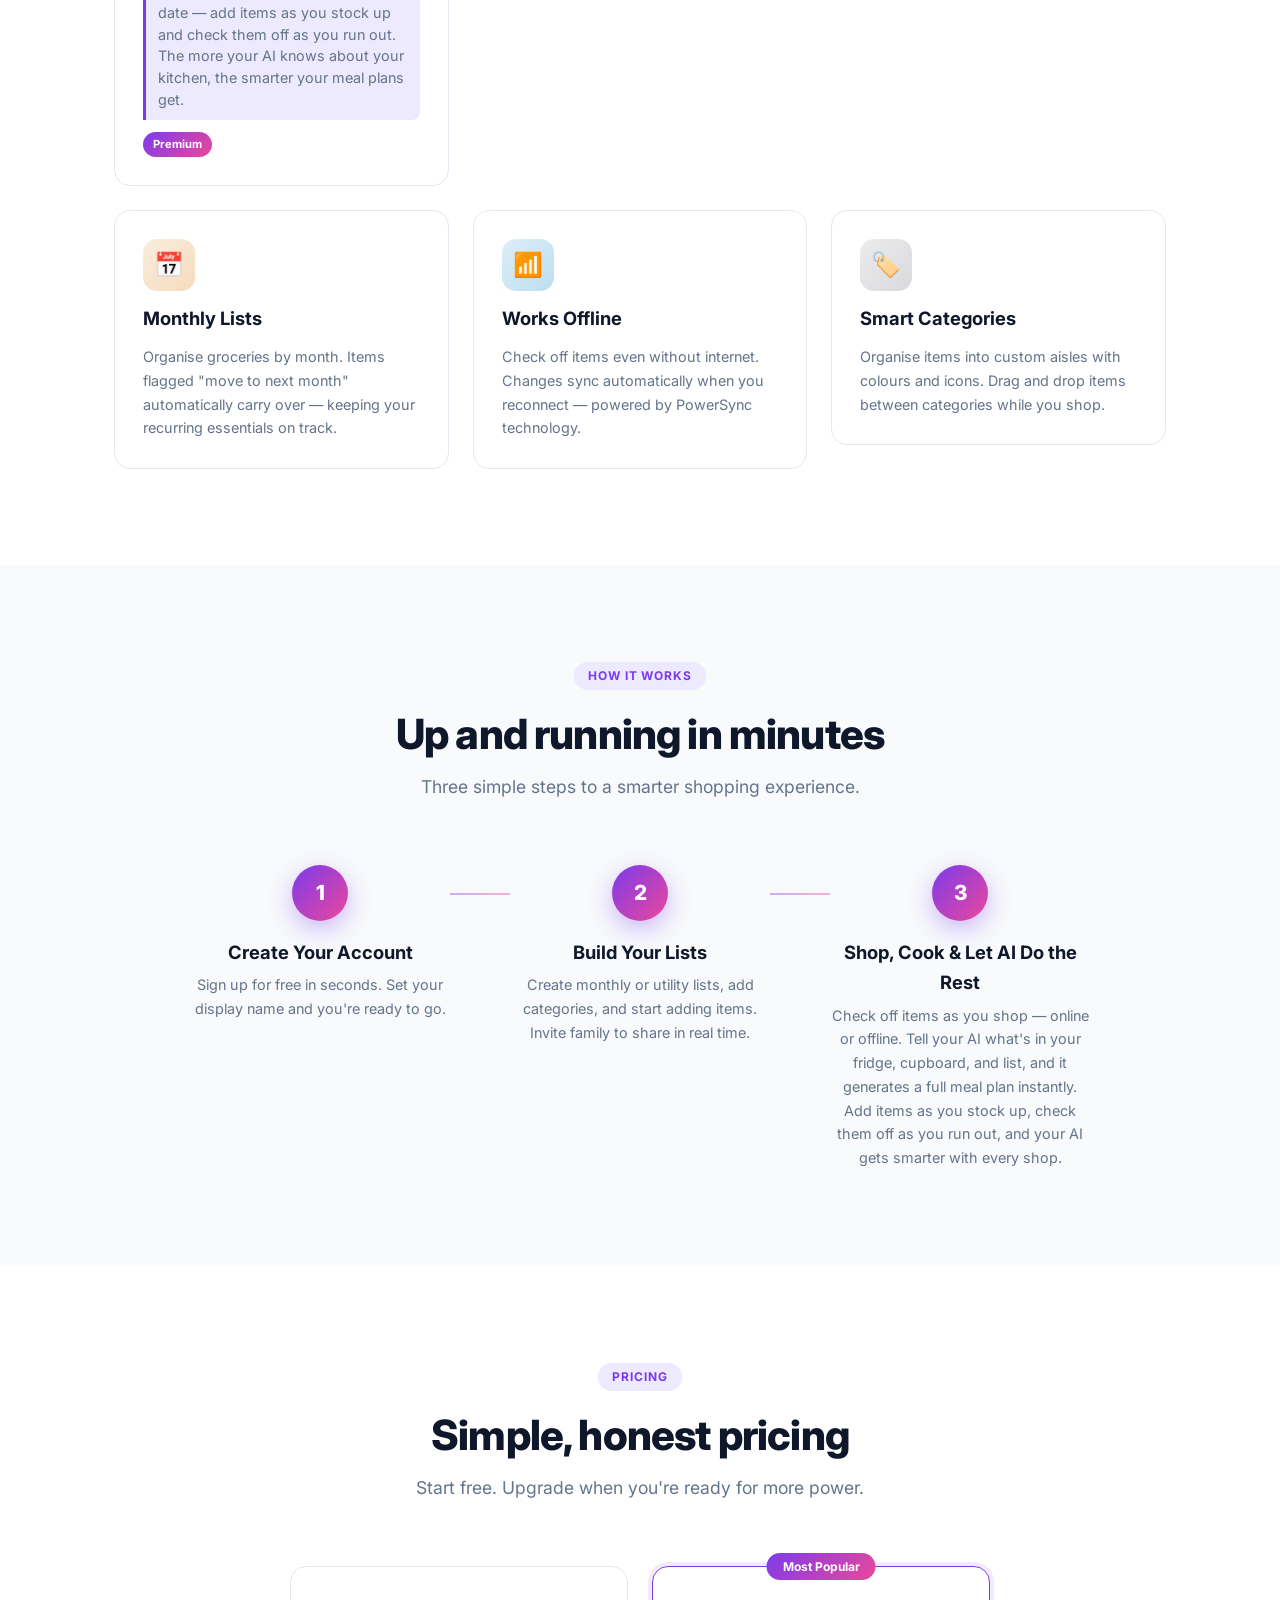
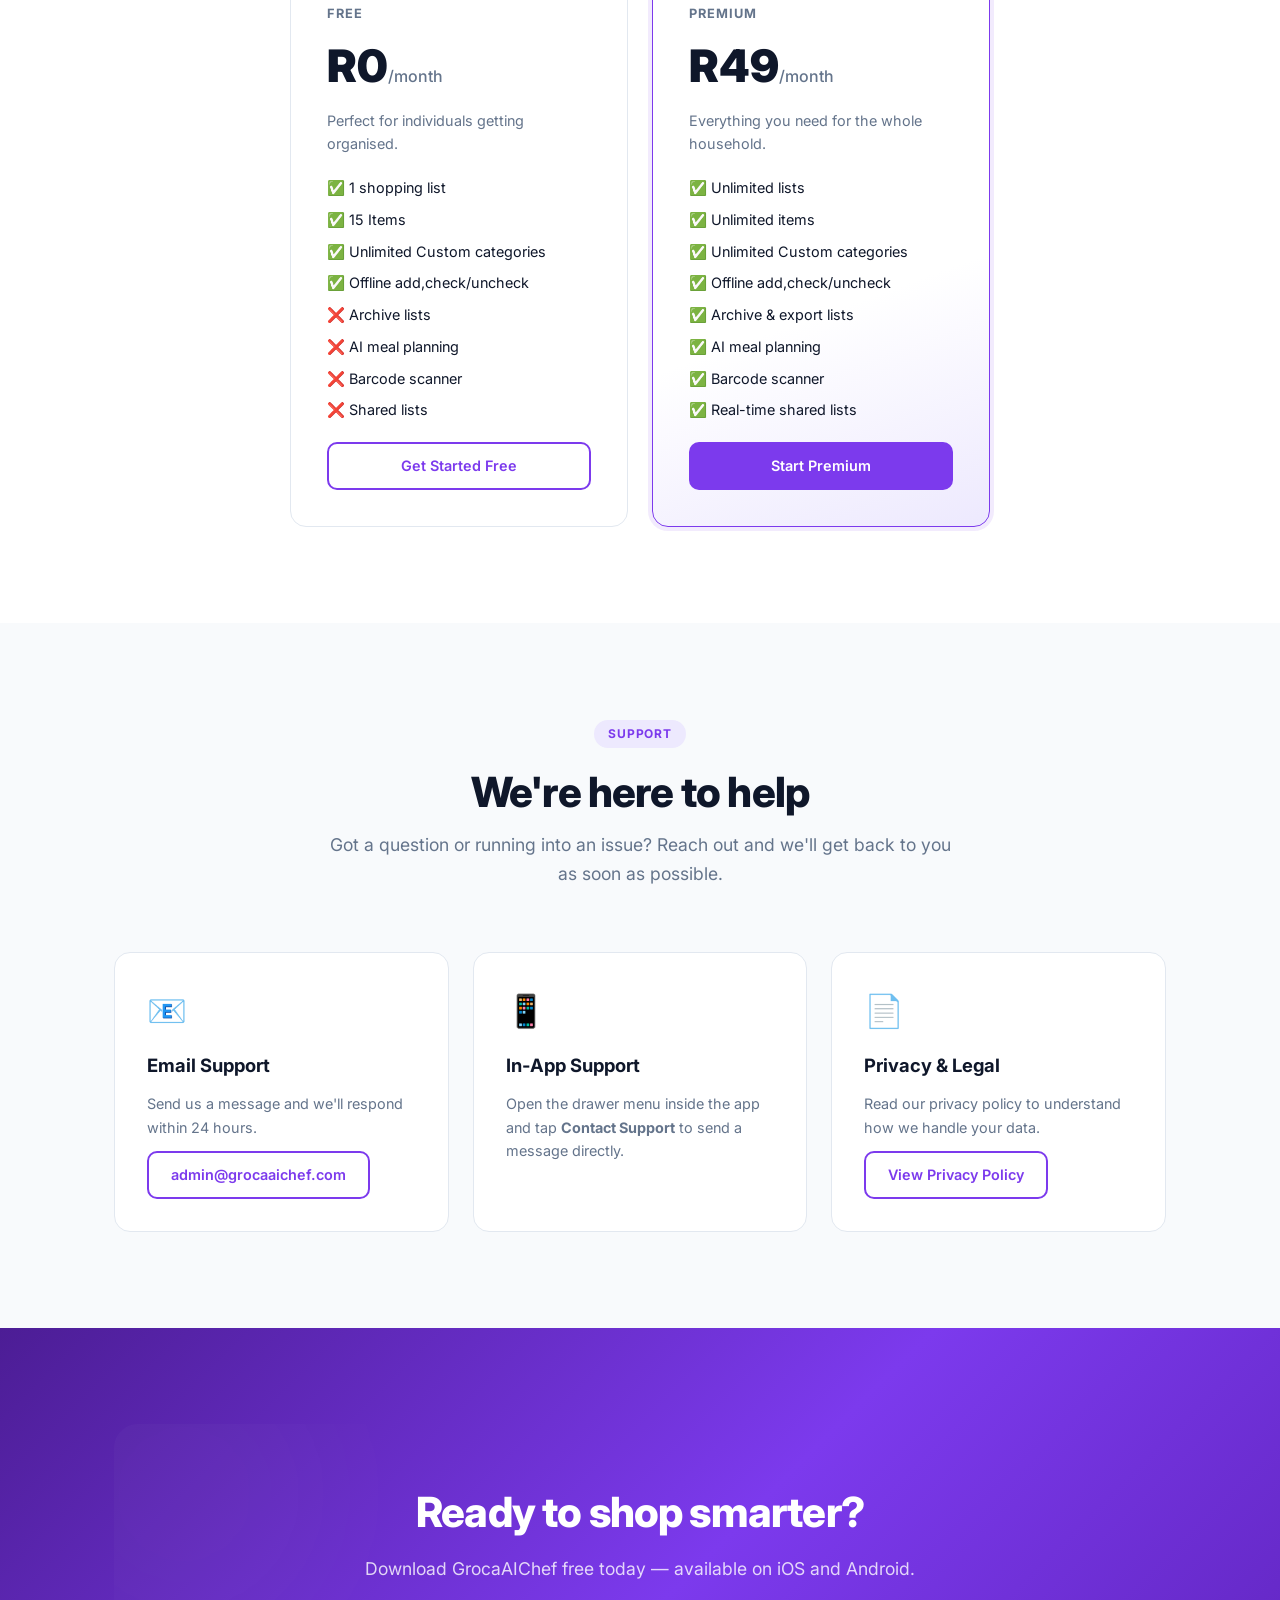
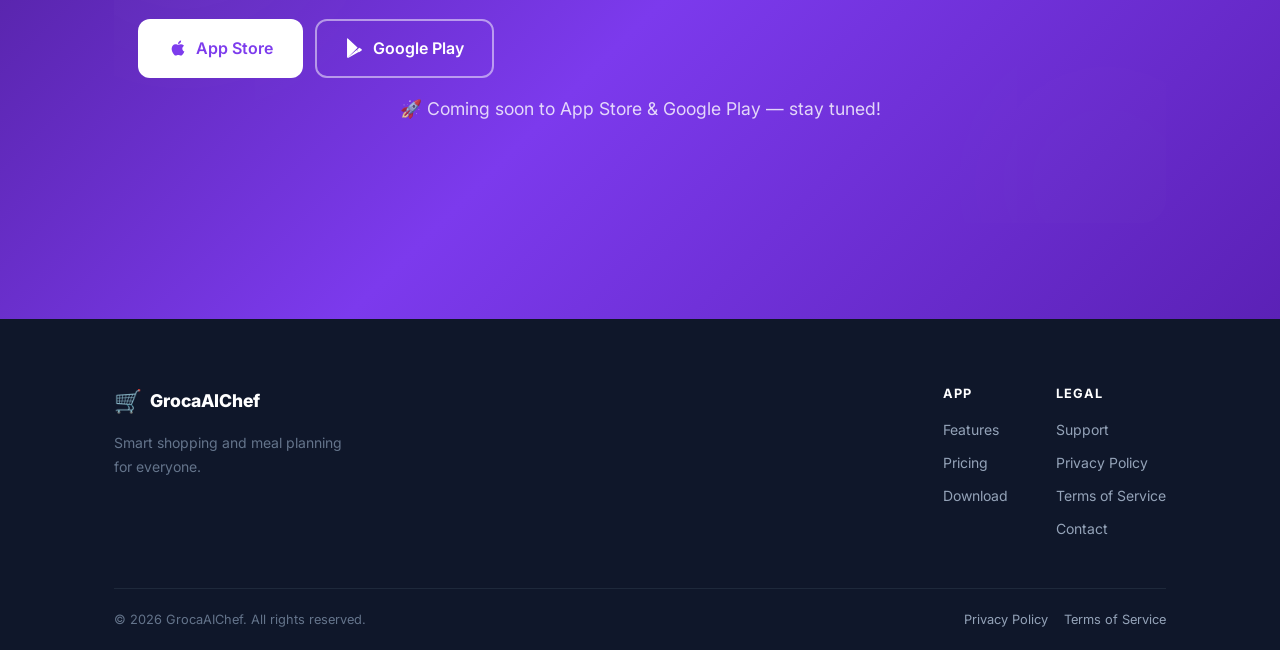
==== commit bfefec3b: "Add files via upload Latest files" ====
--- a/index.html
+++ b/index.html
@@ -222,10 +222,10 @@
           <p class="pricing-desc">Perfect for individuals getting organised.</p>
           <ul class="pricing-list">
             <li>✅ 1 shopping list</li>
-            <li>✅ Unlimited items</li>
-            <li>✅ Custom categories</li>
-            <li>✅ Offline check/uncheck</li>
-            <li>✅ Archive lists</li>
+            <li>✅ 15 Items</li>
+            <li>✅ Unlimited Custom categories</li>
+            <li>✅ Offline add,check/uncheck</li>
+            <li>❌ Archive lists</li>
             <li>❌ AI meal planning</li>
             <li>❌ Barcode scanner</li>
             <li>❌ Shared lists</li>
@@ -241,8 +241,8 @@
           <ul class="pricing-list">
             <li>✅ Unlimited lists</li>
             <li>✅ Unlimited items</li>
-            <li>✅ Custom categories</li>
-            <li>✅ Offline check/uncheck</li>
+            <li>✅ Unlimited Custom categories</li>
+            <li>✅ Offline add,check/uncheck</li>
             <li>✅ Archive & export lists</li>
             <li>✅ AI meal planning</li>
             <li>✅ Barcode scanner</li>
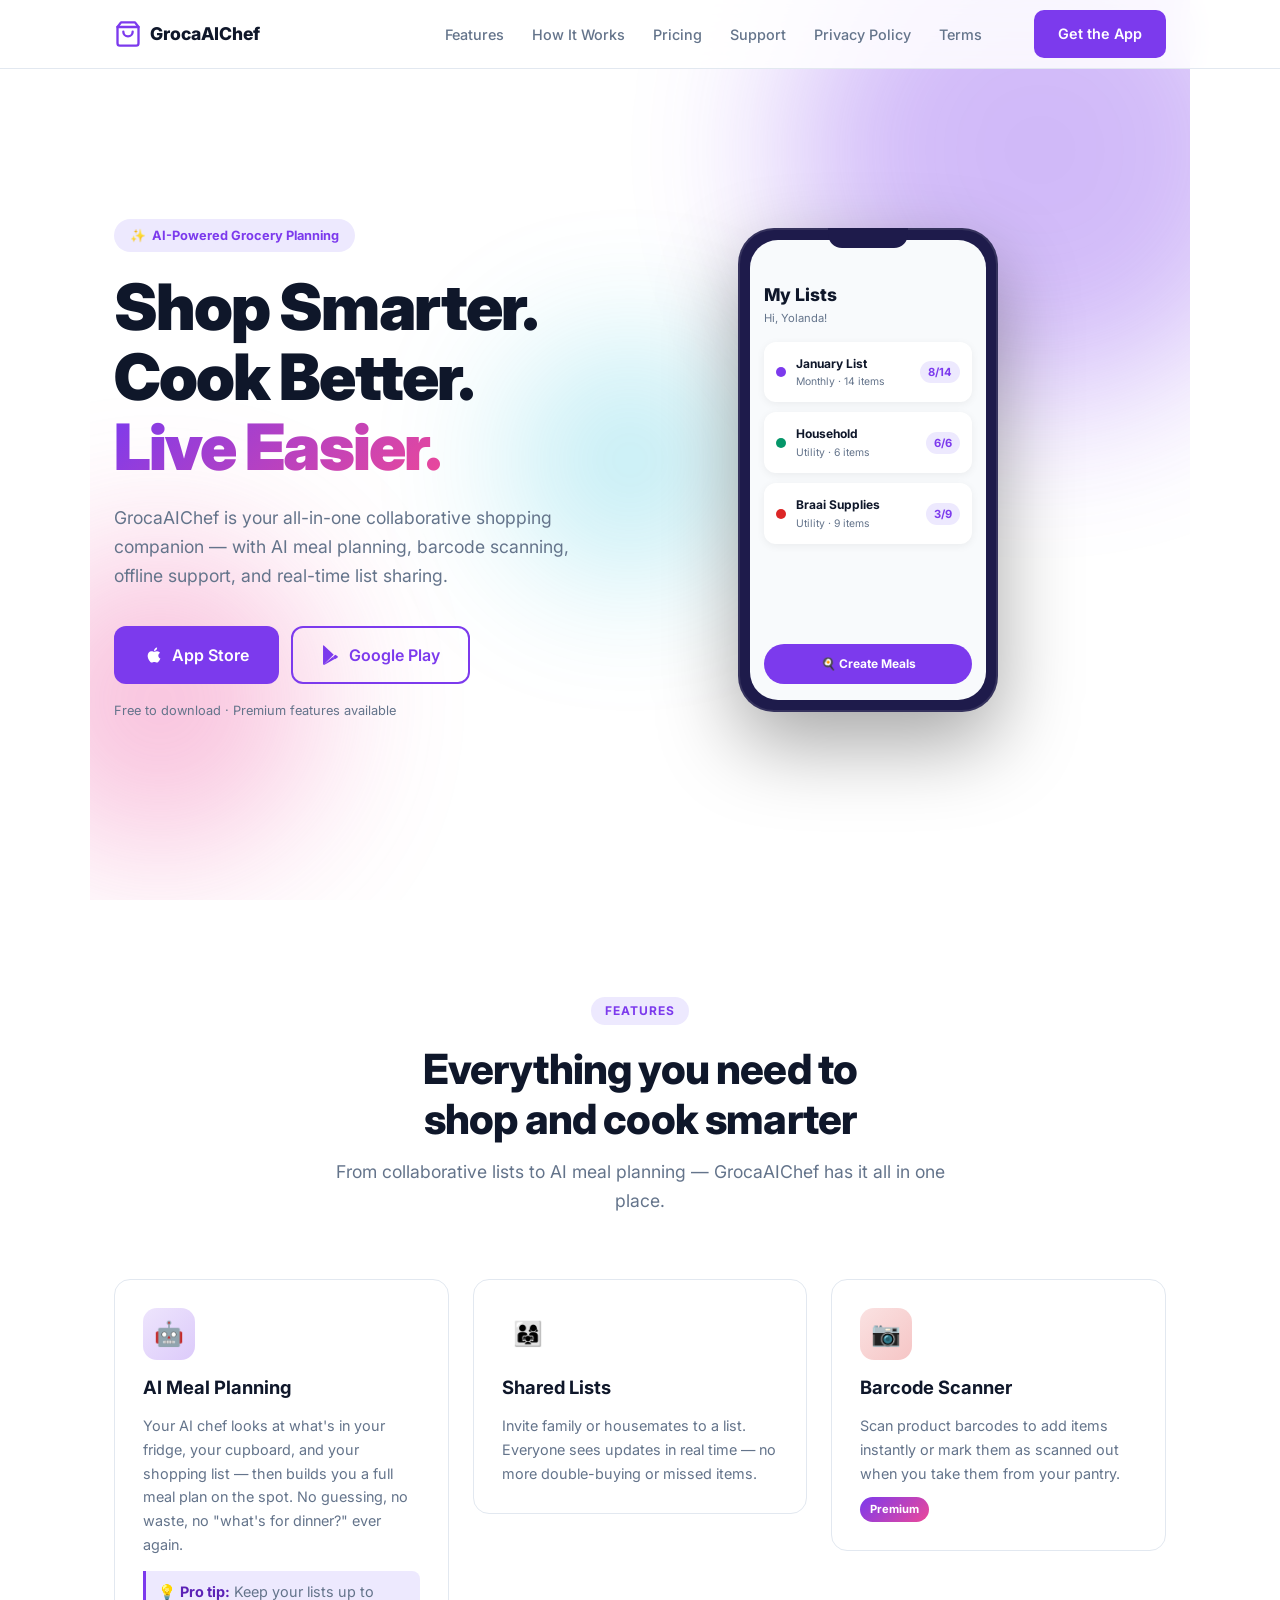
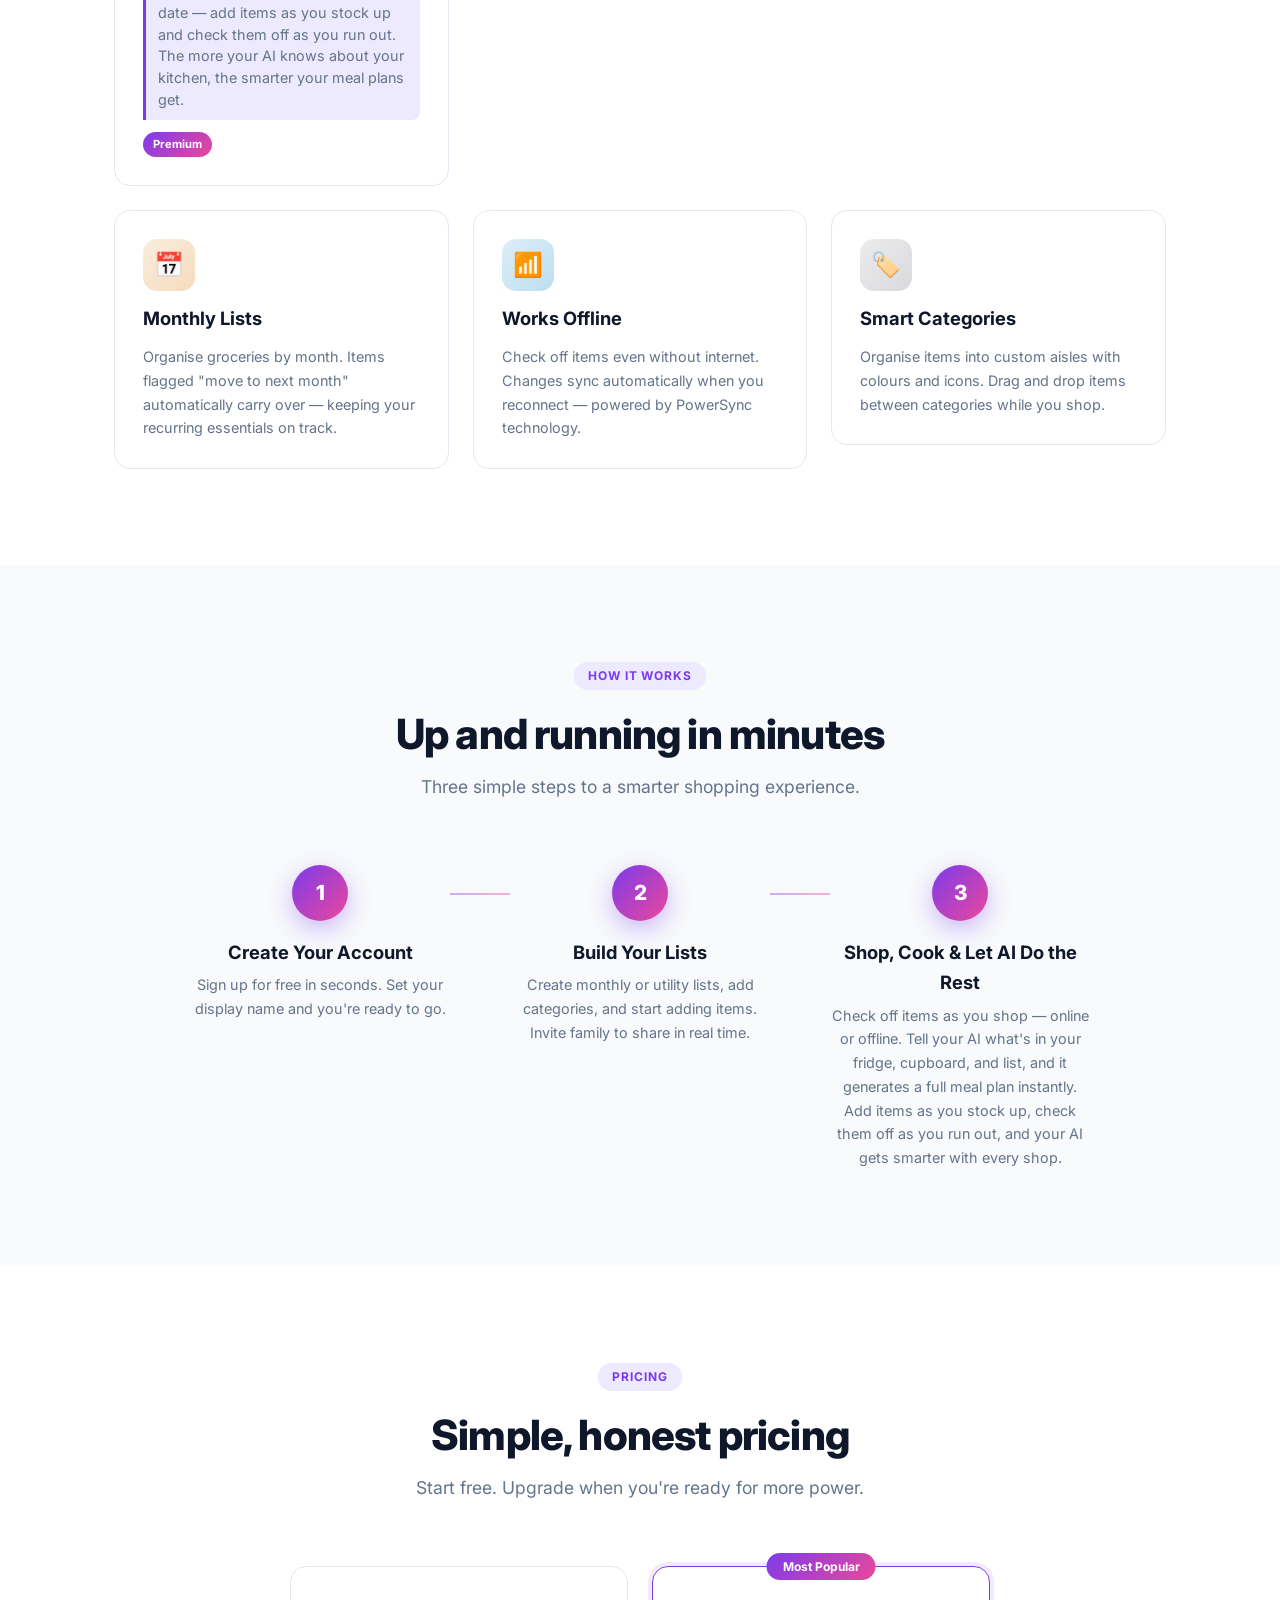
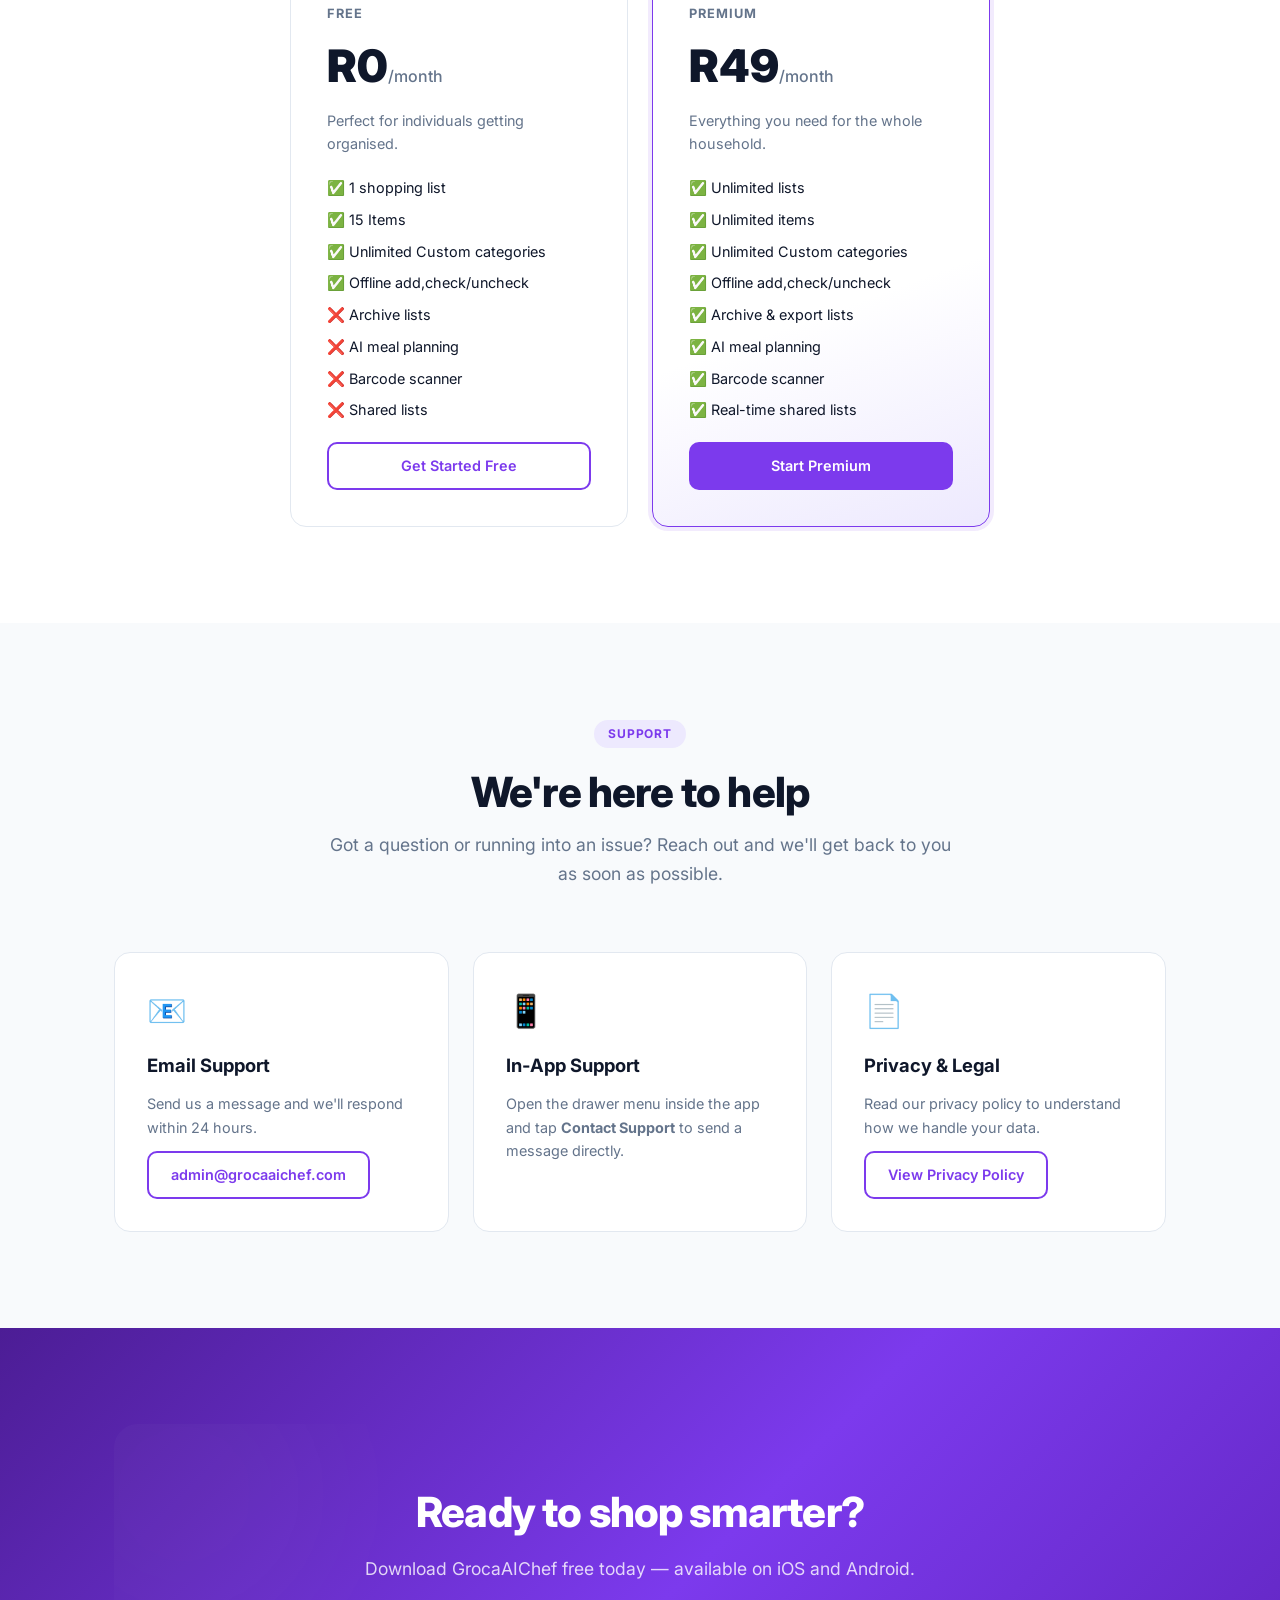
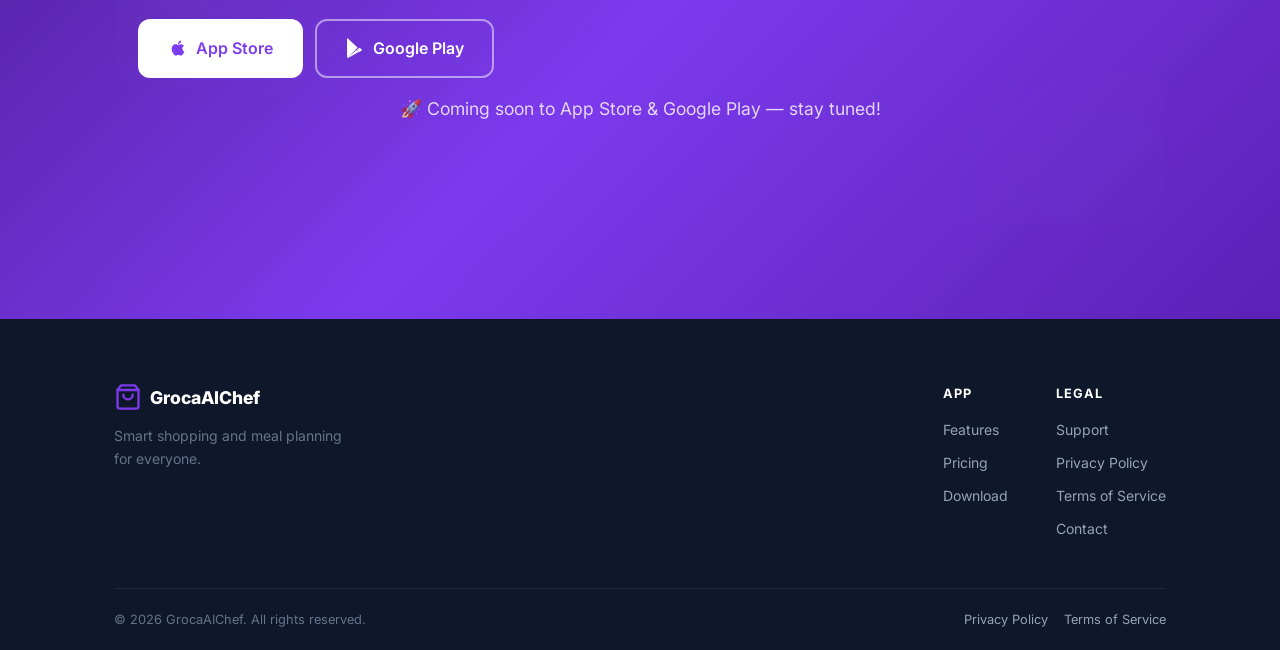
==== commit e5736014: "Add files via upload latest changes" ====
--- a/index.html
+++ b/index.html
@@ -5,7 +5,7 @@
   <meta name="viewport" content="width=device-width, initial-scale=1.0" />
   <title>GrocaAIChef — Smart Shopping, Smarter Meals</title>
   <meta name="description" content="GrocaAIChef is a collaborative AI-powered shopping list app. Plan meals, scan barcodes, share lists, and shop smarter — online or offline." />
-  <link rel="icon" href="favicon.png" />
+  <link rel="icon" href="data:image/svg+xml,<svg xmlns='http://www.w3.org/2000/svg' viewBox='0 0 24 24' fill='none' stroke='%237C3AED' stroke-width='2' stroke-linecap='round' stroke-linejoin='round'><path d='M6 2 3 6v14a2 2 0 0 0 2 2h14a2 2 0 0 0 2-2V6l-3-4z'/><line x1='3' y1='6' x2='21' y2='6'/><path d='M16 10a4 4 0 0 1-8 0'/></svg>" />
   <link rel="stylesheet" href="style.css" />
   <link href="https://fonts.googleapis.com/css2?family=Inter:wght@300;400;500;600;700;800;900&display=swap" rel="stylesheet" />
 </head>
@@ -15,7 +15,13 @@
   <nav id="navbar">
     <div class="nav-inner">
       <a href="index.html" class="nav-logo">
-        <span class="logo-icon">🛒</span>
+        <span class="logo-icon">
+          <svg xmlns="http://www.w3.org/2000/svg" width="28" height="28" viewBox="0 0 24 24" fill="none" stroke="#7C3AED" stroke-width="2" stroke-linecap="round" stroke-linejoin="round">
+            <path d="M6 2 3 6v14a2 2 0 0 0 2 2h14a2 2 0 0 0 2-2V6l-3-4z"/>
+            <line x1="3" y1="6" x2="21" y2="6"/>
+            <path d="M16 10a4 4 0 0 1-8 0"/>
+          </svg>
+        </span>
         <span>GrocaAIChef</span>
       </a>
       <ul class="nav-links">
@@ -318,7 +324,13 @@
       <div class="footer-inner">
         <div class="footer-brand">
           <a href="index.html" class="nav-logo">
-            <span class="logo-icon">🛒</span>
+            <span class="logo-icon">
+              <svg xmlns="http://www.w3.org/2000/svg" width="28" height="28" viewBox="0 0 24 24" fill="none" stroke="#7C3AED" stroke-width="2" stroke-linecap="round" stroke-linejoin="round">
+                <path d="M6 2 3 6v14a2 2 0 0 0 2 2h14a2 2 0 0 0 2-2V6l-3-4z"/>
+                <line x1="3" y1="6" x2="21" y2="6"/>
+                <path d="M16 10a4 4 0 0 1-8 0"/>
+              </svg>
+            </span>
             <span>GrocaAIChef</span>
           </a>
           <p>Smart shopping and meal planning for everyone.</p>
--- a/style.css
+++ b/style.css
@@ -118,7 +118,7 @@
   font-weight: 800; font-size: 1.1rem; color: var(--text);
   text-decoration: none !important; white-space: nowrap;
 }
-.logo-icon { font-size: 1.4rem; }
+.logo-icon { display: flex; align-items: center; }
 
 .nav-links {
   display: flex; gap: 4px; list-style: none; margin-left: auto;
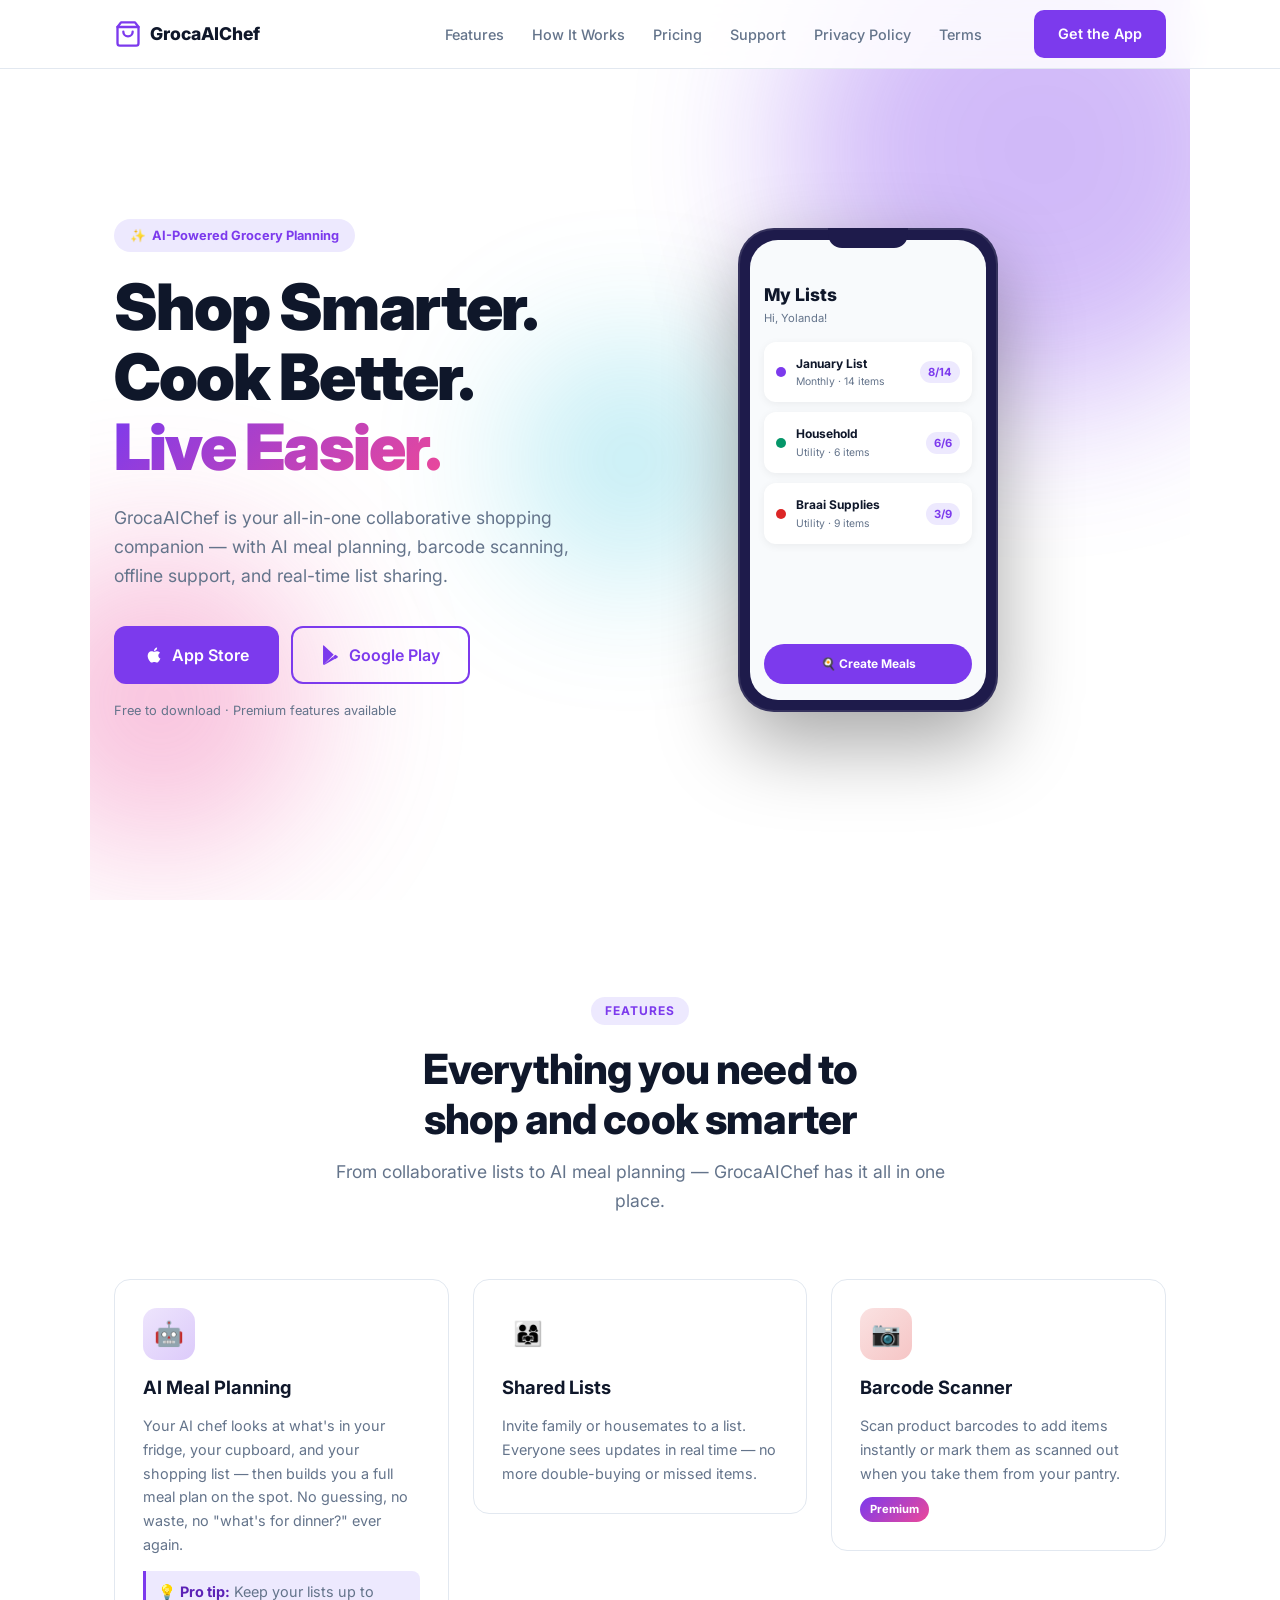
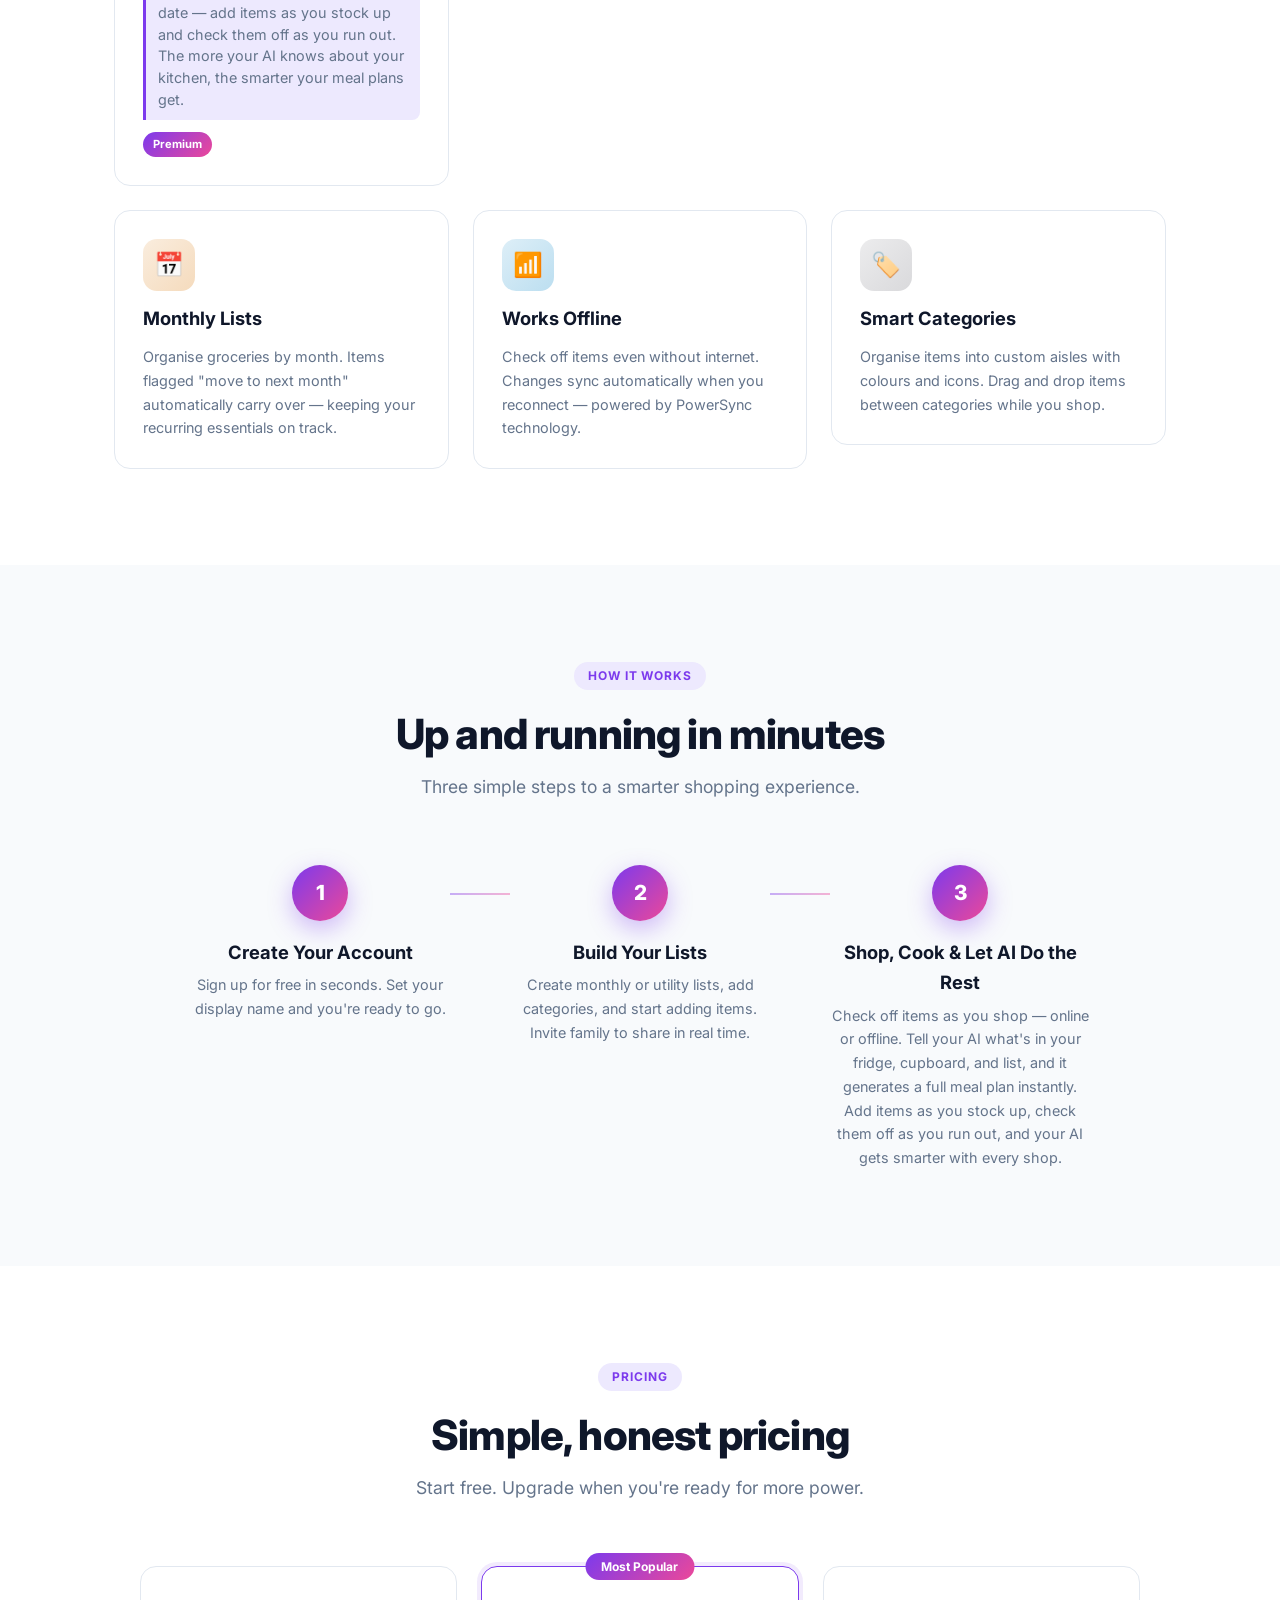
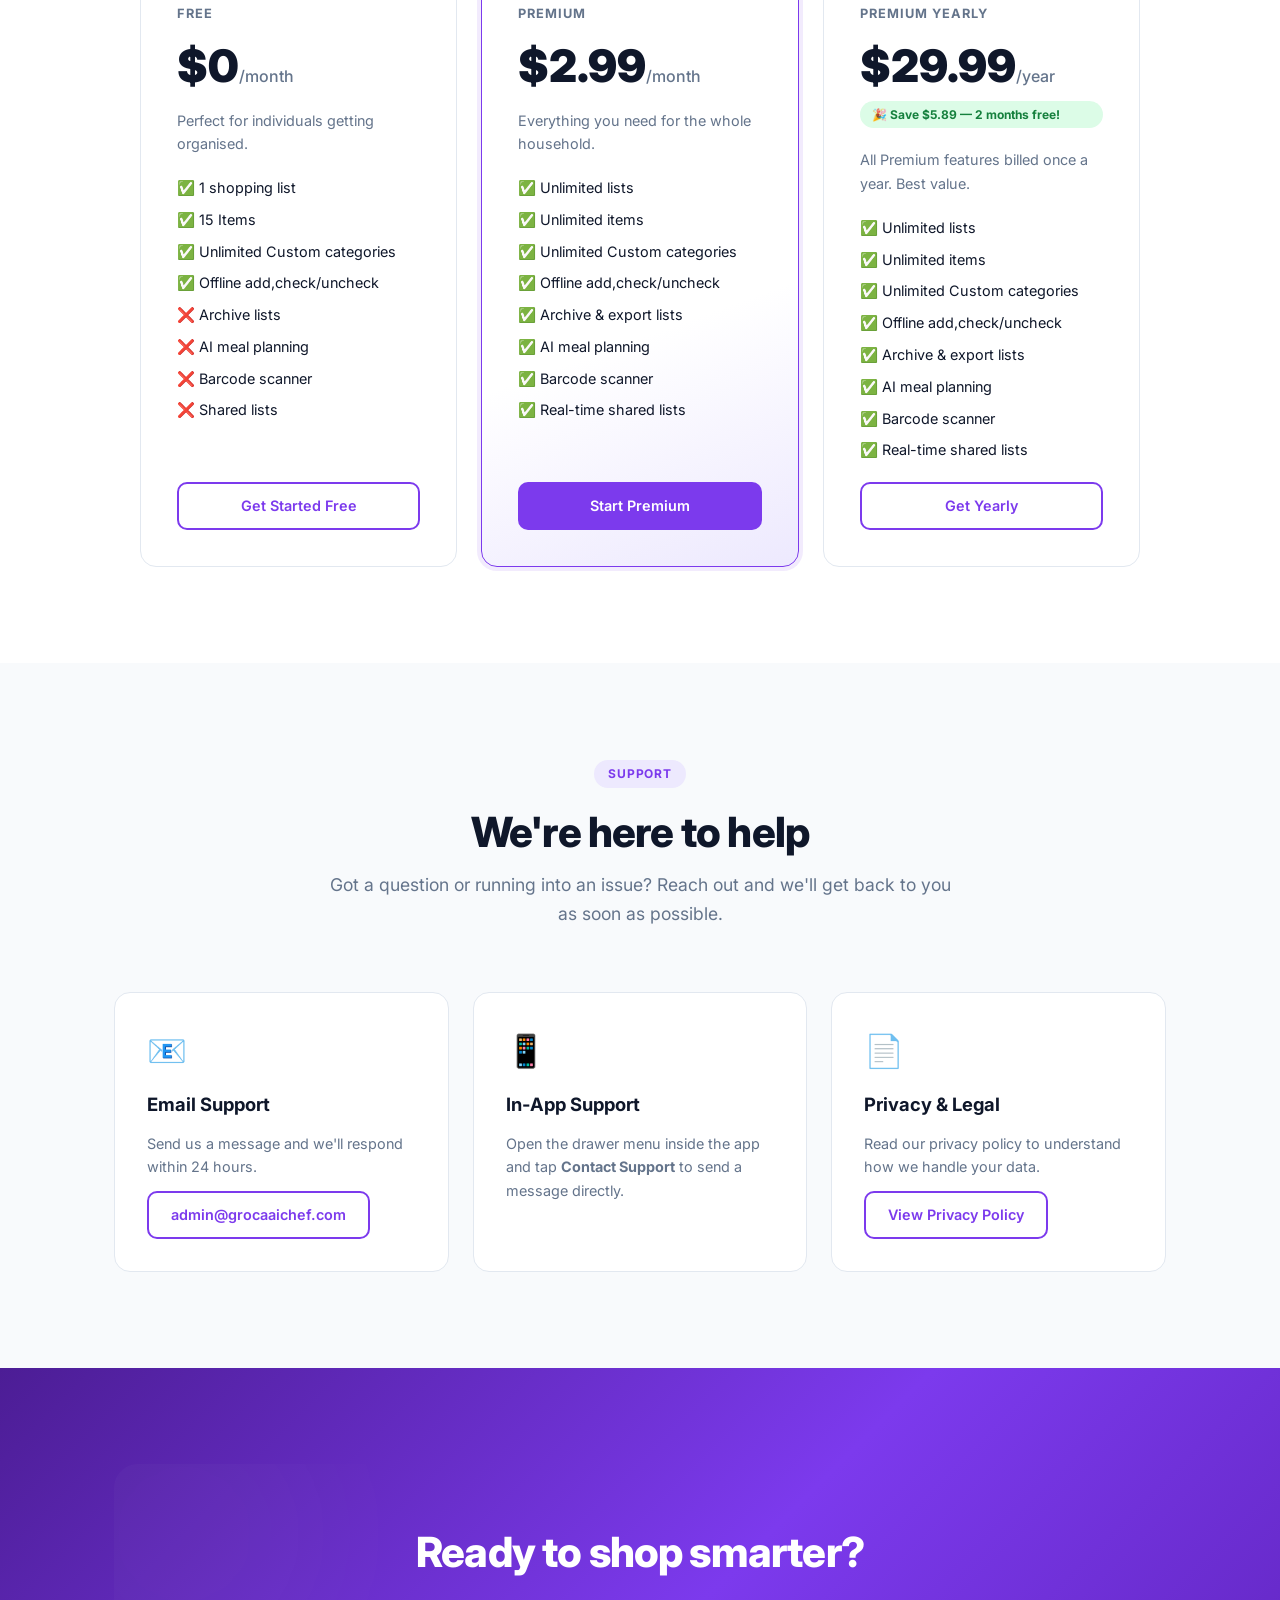
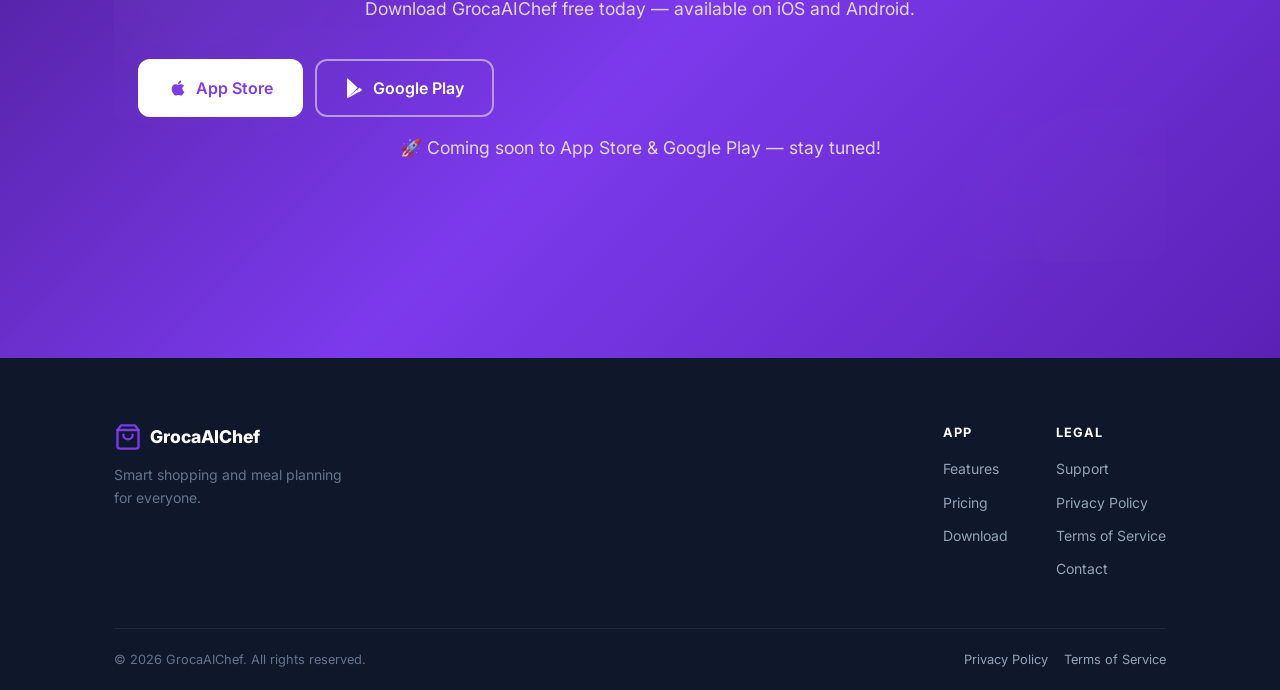
==== commit ed55859a: "Add files via upload latest change" ====
--- a/index.html
+++ b/index.html
@@ -224,7 +224,7 @@
 
         <div class="pricing-card animate-fade delay-100">
           <div class="pricing-label">Free</div>
-          <div class="pricing-price">R0<span>/month</span></div>
+          <div class="pricing-price">$0<span>/month</span></div>
           <p class="pricing-desc">Perfect for individuals getting organised.</p>
           <ul class="pricing-list">
             <li>✅ 1 shopping list</li>
@@ -242,7 +242,7 @@
         <div class="pricing-card pricing-featured animate-fade delay-200">
           <div class="pricing-badge">Most Popular</div>
           <div class="pricing-label">Premium</div>
-          <div class="pricing-price">R49<span>/month</span></div>
+          <div class="pricing-price">$2.99<span>/month</span></div>
           <p class="pricing-desc">Everything you need for the whole household.</p>
           <ul class="pricing-list">
             <li>✅ Unlimited lists</li>
@@ -255,6 +255,24 @@
             <li>✅ Real-time shared lists</li>
           </ul>
           <a href="#download" class="btn btn-primary btn-full">Start Premium</a>
+        </div>
+
+        <div class="pricing-card animate-fade delay-300">
+          <div class="pricing-label">Premium Yearly</div>
+          <div class="pricing-price">$29.99<span>/year</span></div>
+          <div class="pricing-savings">🎉 Save $5.89 — 2 months free!</div>
+          <p class="pricing-desc">All Premium features billed once a year. Best value.</p>
+          <ul class="pricing-list">
+            <li>✅ Unlimited lists</li>
+            <li>✅ Unlimited items</li>
+            <li>✅ Unlimited Custom categories</li>
+            <li>✅ Offline add,check/uncheck</li>
+            <li>✅ Archive & export lists</li>
+            <li>✅ AI meal planning</li>
+            <li>✅ Barcode scanner</li>
+            <li>✅ Real-time shared lists</li>
+          </ul>
+          <a href="#download" class="btn btn-outline btn-full">Get Yearly</a>
         </div>
 
       </div>
--- a/style.css
+++ b/style.css
@@ -331,9 +331,9 @@
 /* ── PRICING ───────────────────────────────────────────── */
 .pricing-grid {
   display: grid;
-  grid-template-columns: repeat(auto-fit, minmax(280px, 1fr));
+  grid-template-columns: repeat(auto-fit, minmax(260px, 1fr));
   gap: 24px;
-  max-width: 700px; margin: 0 auto;
+  max-width: 1000px; margin: 0 auto;
 }
 
 .pricing-card {
@@ -363,6 +363,13 @@
 .pricing-price { font-size: 2.8rem; font-weight: 900; color: var(--text); line-height: 1; }
 .pricing-price span { font-size: 1rem; font-weight: 500; color: var(--text-muted); }
 .pricing-desc { font-size: .9rem; }
+.pricing-savings {
+  display: inline-block;
+  background: #DCFCE7; color: #15803D;
+  font-size: .75rem; font-weight: 700;
+  padding: 4px 12px; border-radius: 99px;
+  margin-top: -8px;
+}
 
 .pricing-list { display: flex; flex-direction: column; gap: 8px; flex: 1; }
 .pricing-list li { font-size: .9rem; color: var(--text); display: flex; align-items: center; gap: 8px; }
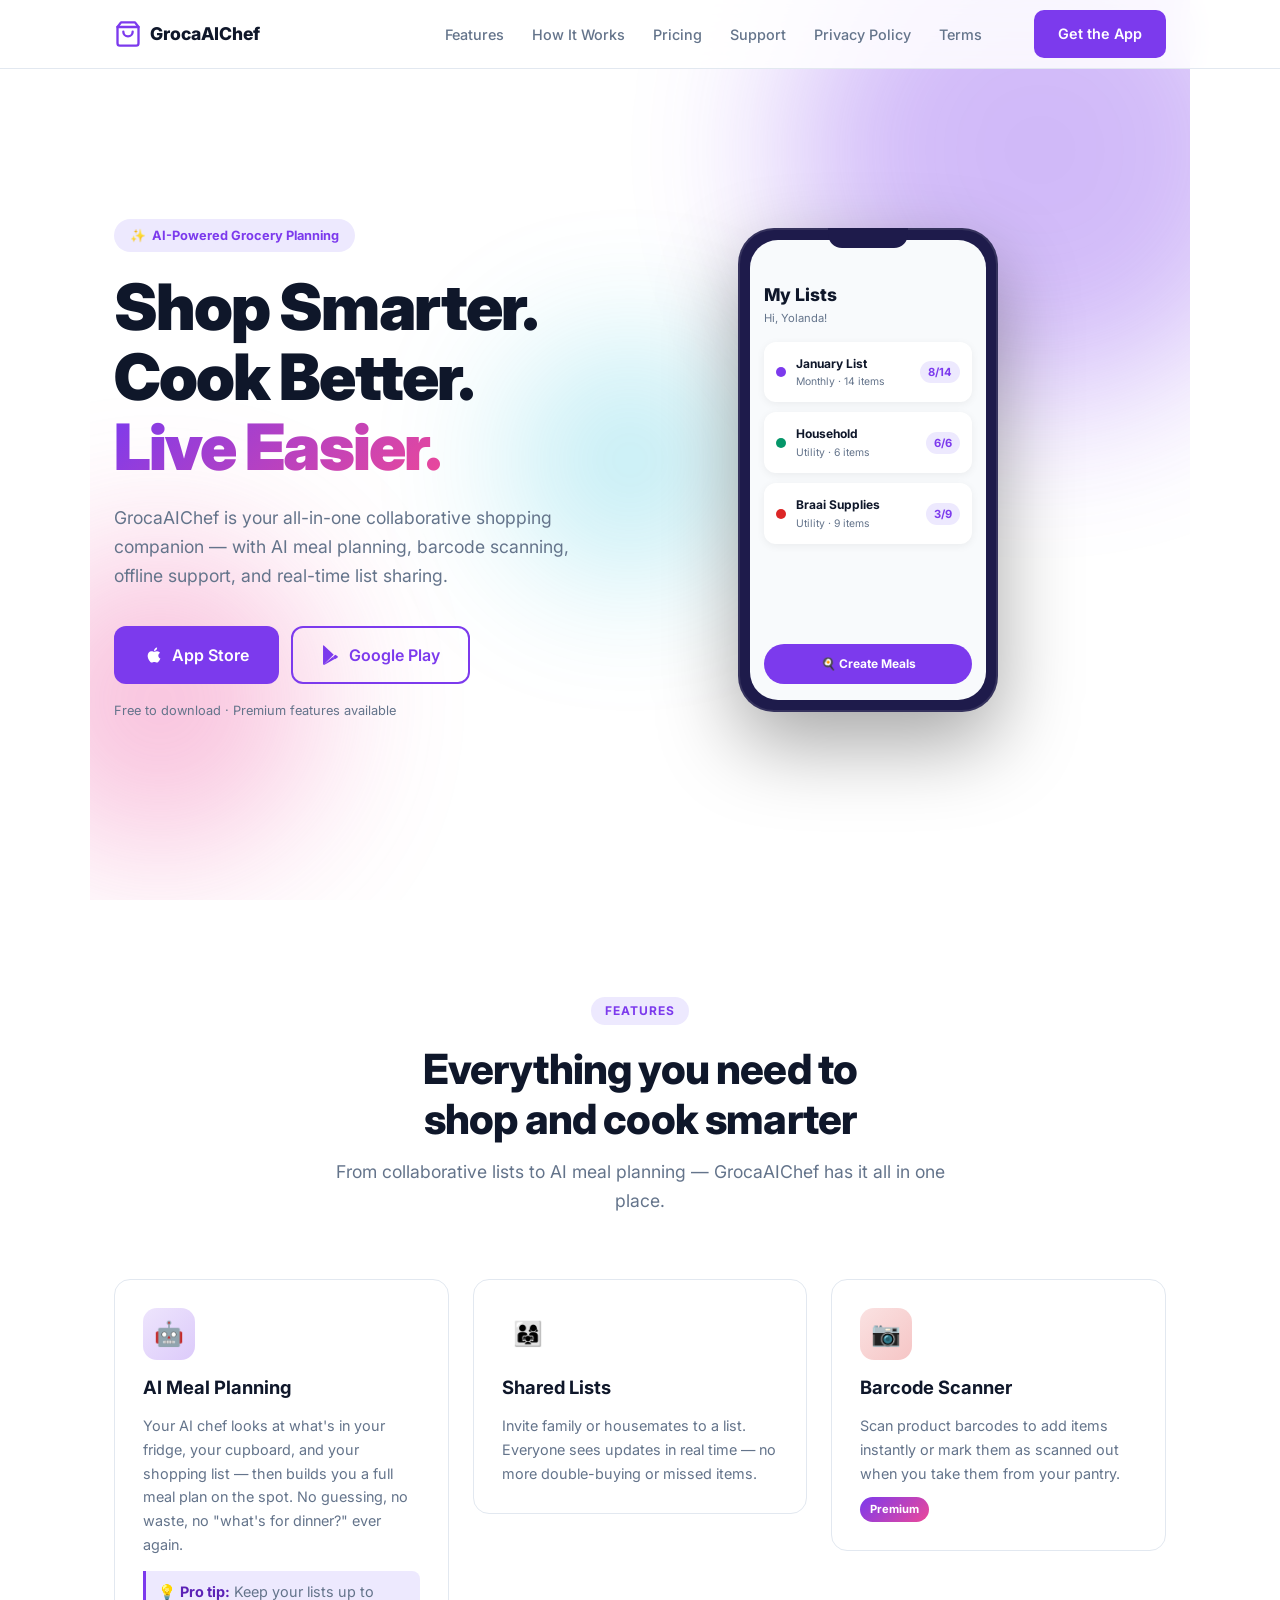
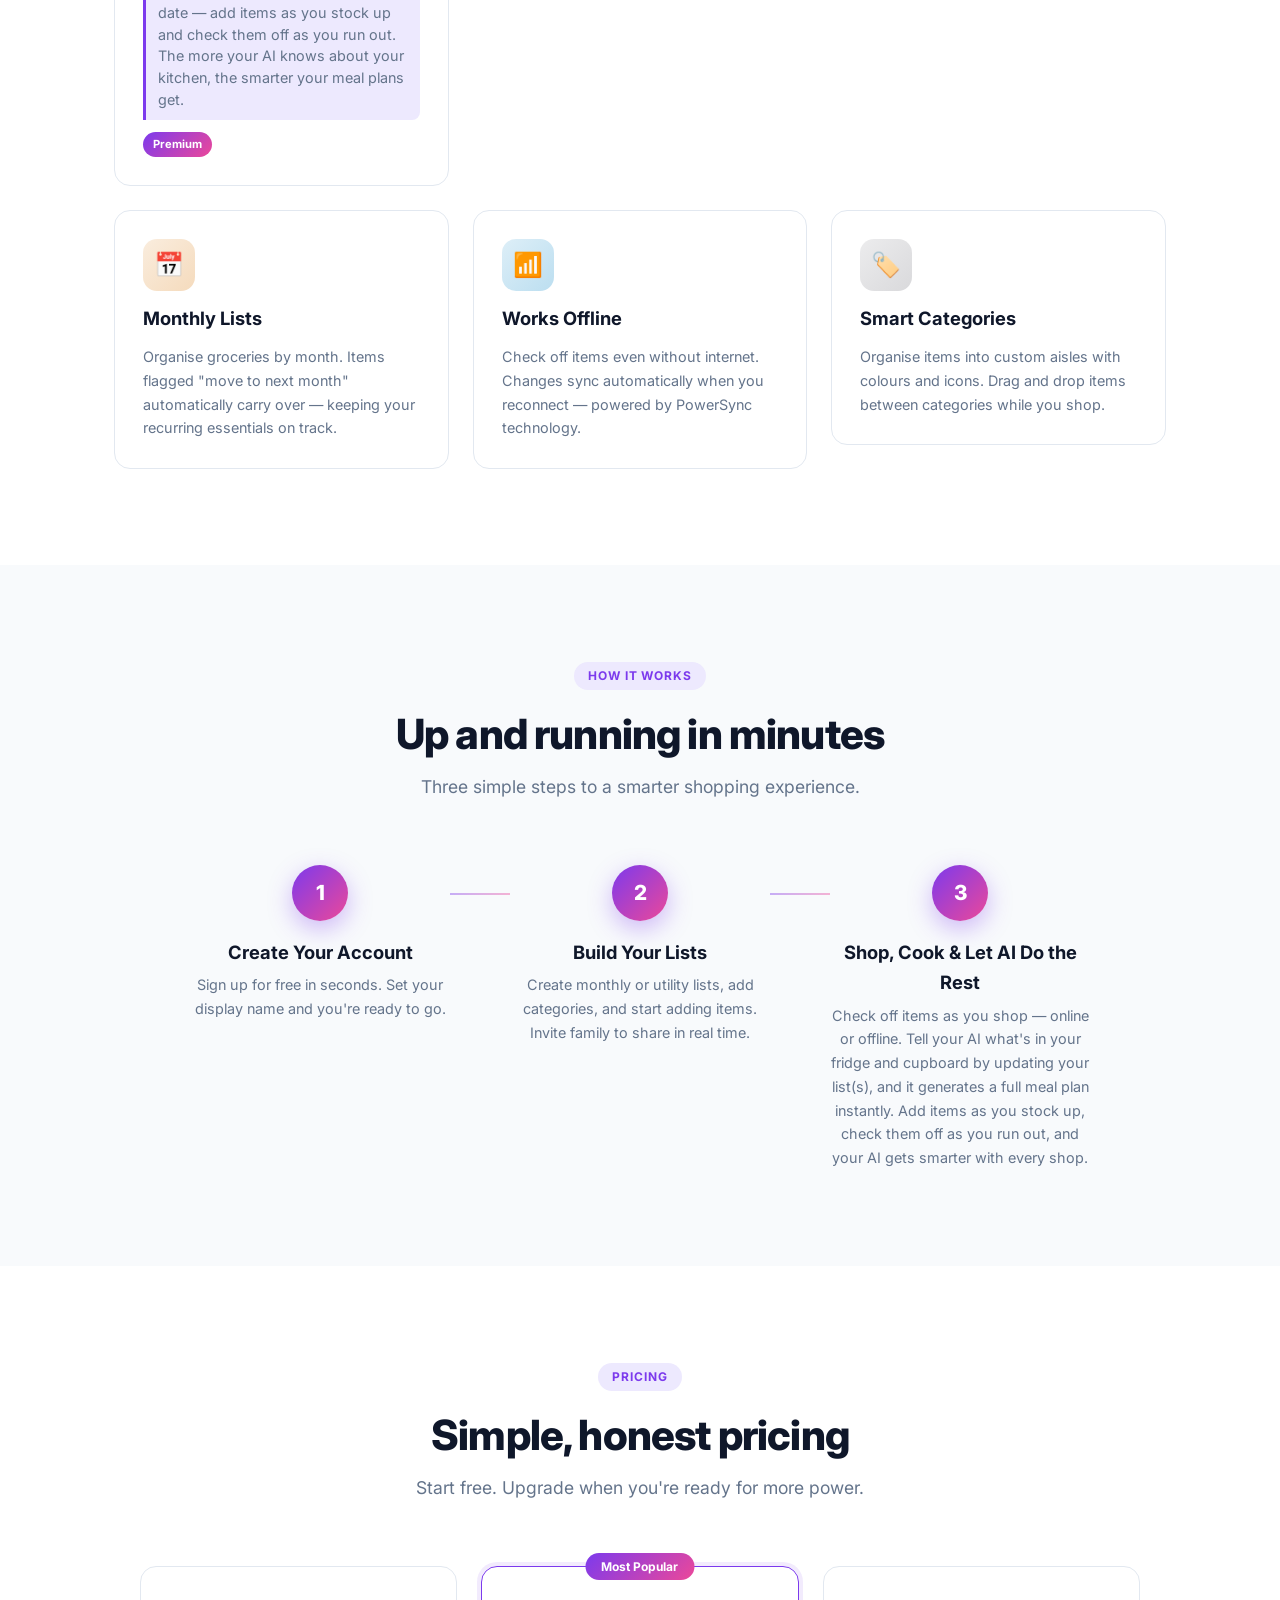
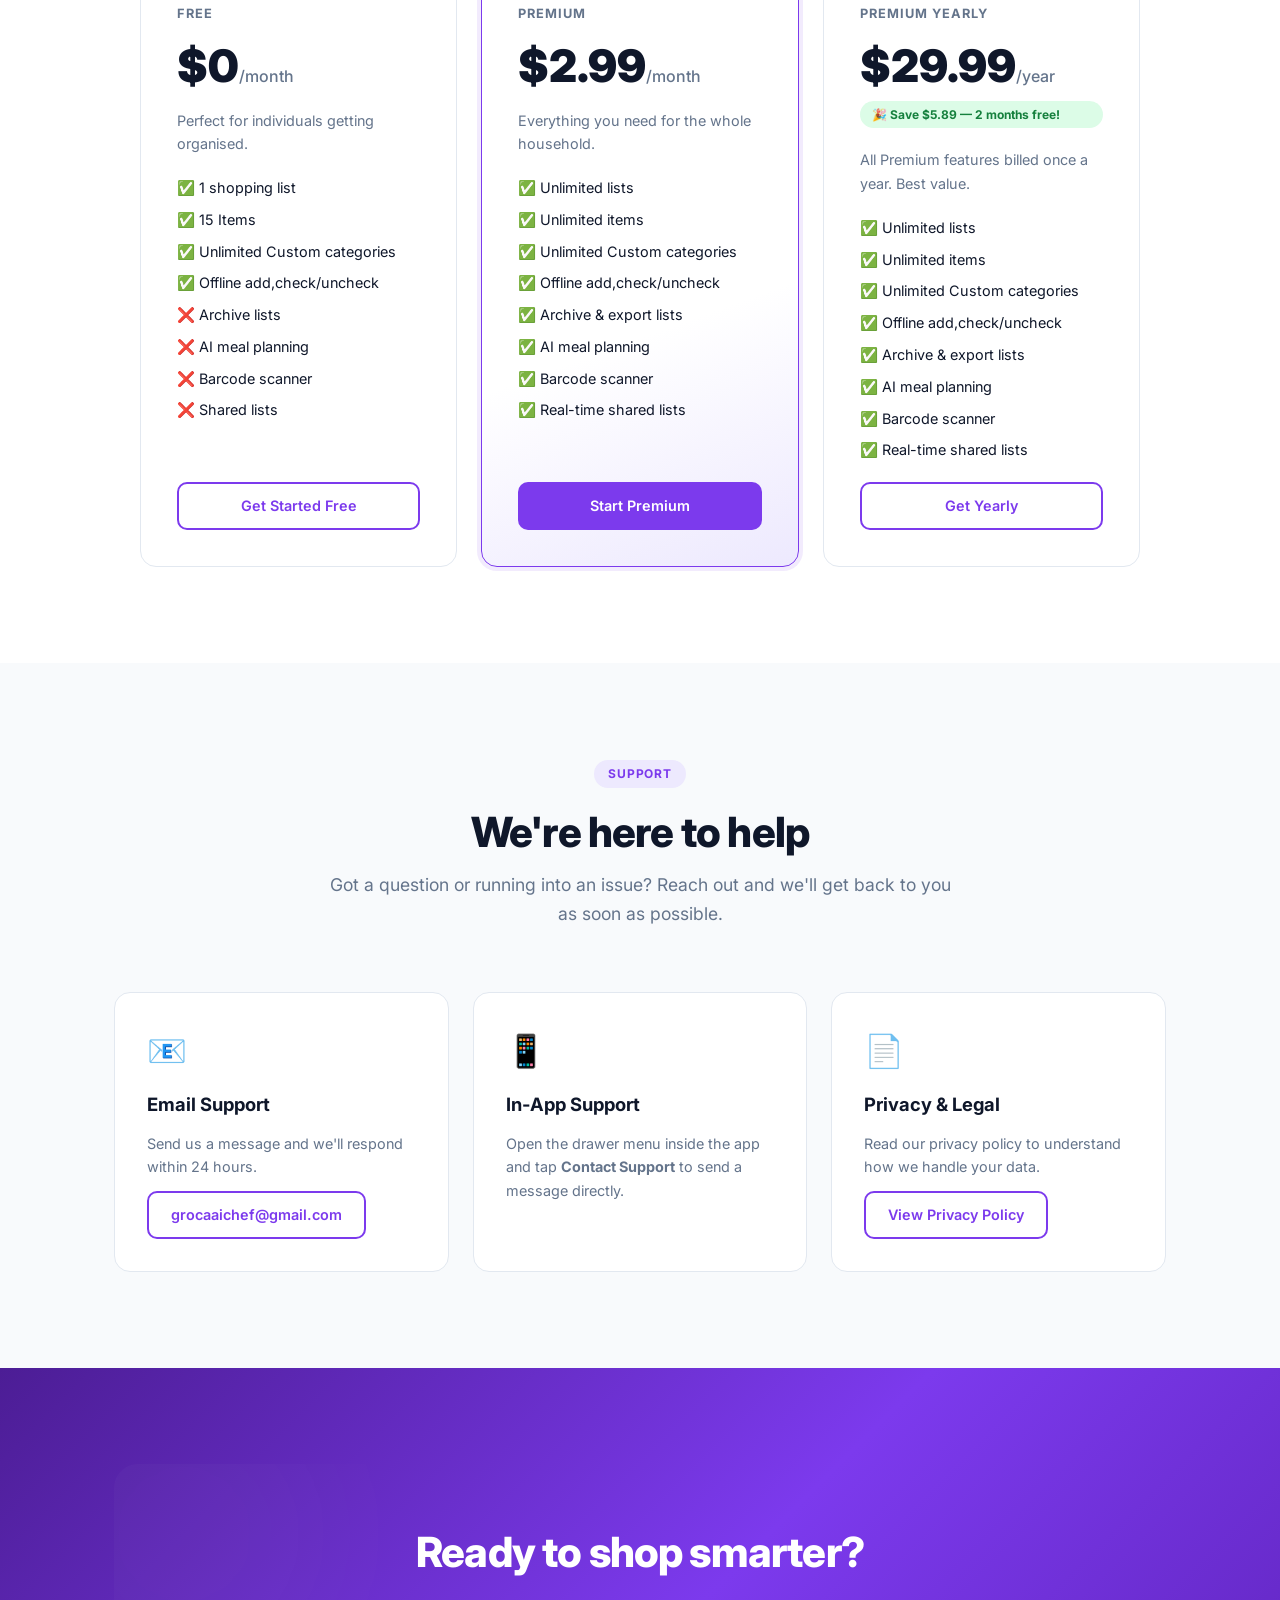
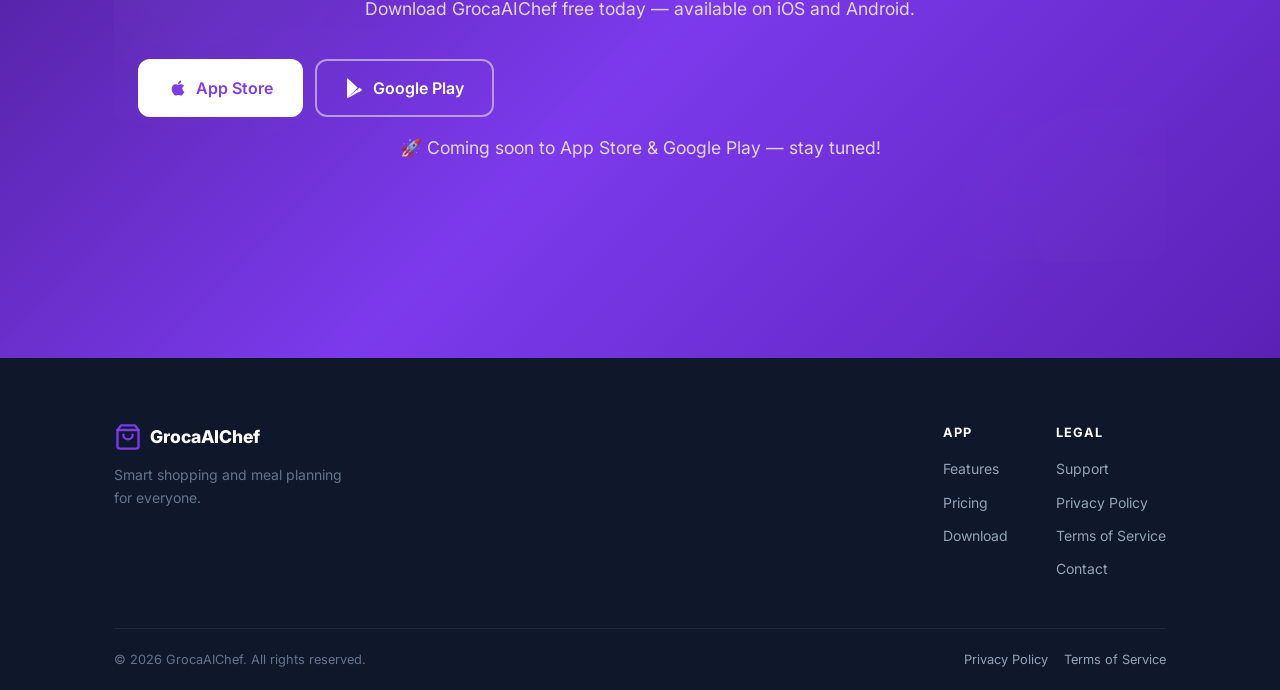
==== commit 60b936dc: "Add files via upload" ====
--- a/index.html
+++ b/index.html
@@ -205,7 +205,7 @@
           <div class="step-number">3</div>
           <div class="step-content">
             <h3>Shop, Cook & Let AI Do the Rest</h3>
-            <p>Check off items as you shop — online or offline. Tell your AI what's in your fridge, cupboard, and list, and it generates a full meal plan instantly. Add items as you stock up, check them off as you run out, and your AI gets smarter with every shop.</p>
+            <p>Check off items as you shop — online or offline. Tell your AI what's in your fridge and cupboard by updating your list(s), and it generates a full meal plan instantly. Add items as you stock up, check them off as you run out, and your AI gets smarter with every shop.</p>
           </div>
         </div>
       </div>
@@ -292,7 +292,7 @@
           <div class="support-icon">📧</div>
           <h3>Email Support</h3>
           <p>Send us a message and we'll respond within 24 hours.</p>
-          <a href="mailto:admin@grocaaichef.com" class="btn btn-outline">admin@grocaaichef.com</a>
+          <a href="mailto:grocaaichef@gmail.com" class="btn btn-outline">grocaaichef@gmail.com</a>
         </div>
         <div class="support-card animate-fade delay-200">
           <div class="support-icon">📱</div>
@@ -365,7 +365,7 @@
             <a href="#support">Support</a>
             <a href="policy.html">Privacy Policy</a>
             <a href="terms.html">Terms of Service</a>
-            <a href="mailto:admin@grocaaichef.com">Contact</a>
+            <a href="mailto:grocaaichef@gmail.com">Contact</a>
           </div>
         </div>
       </div>
